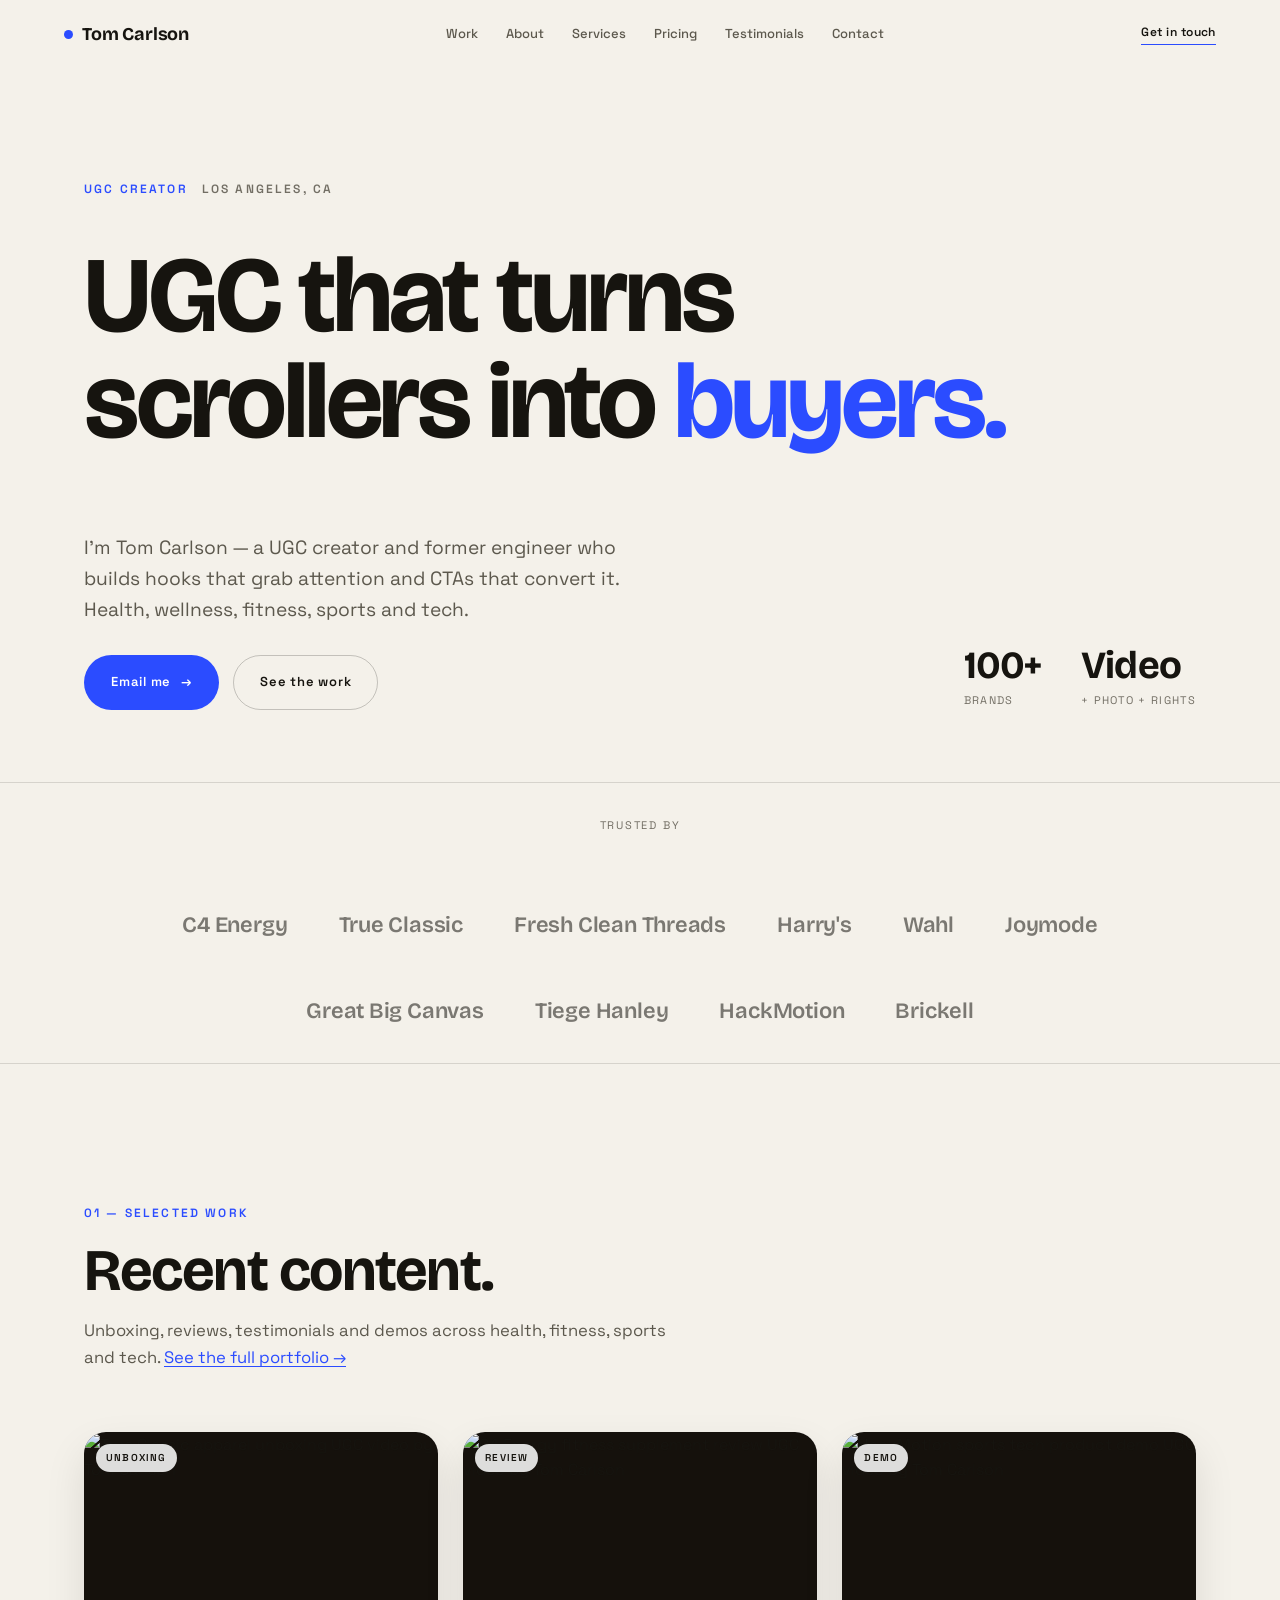
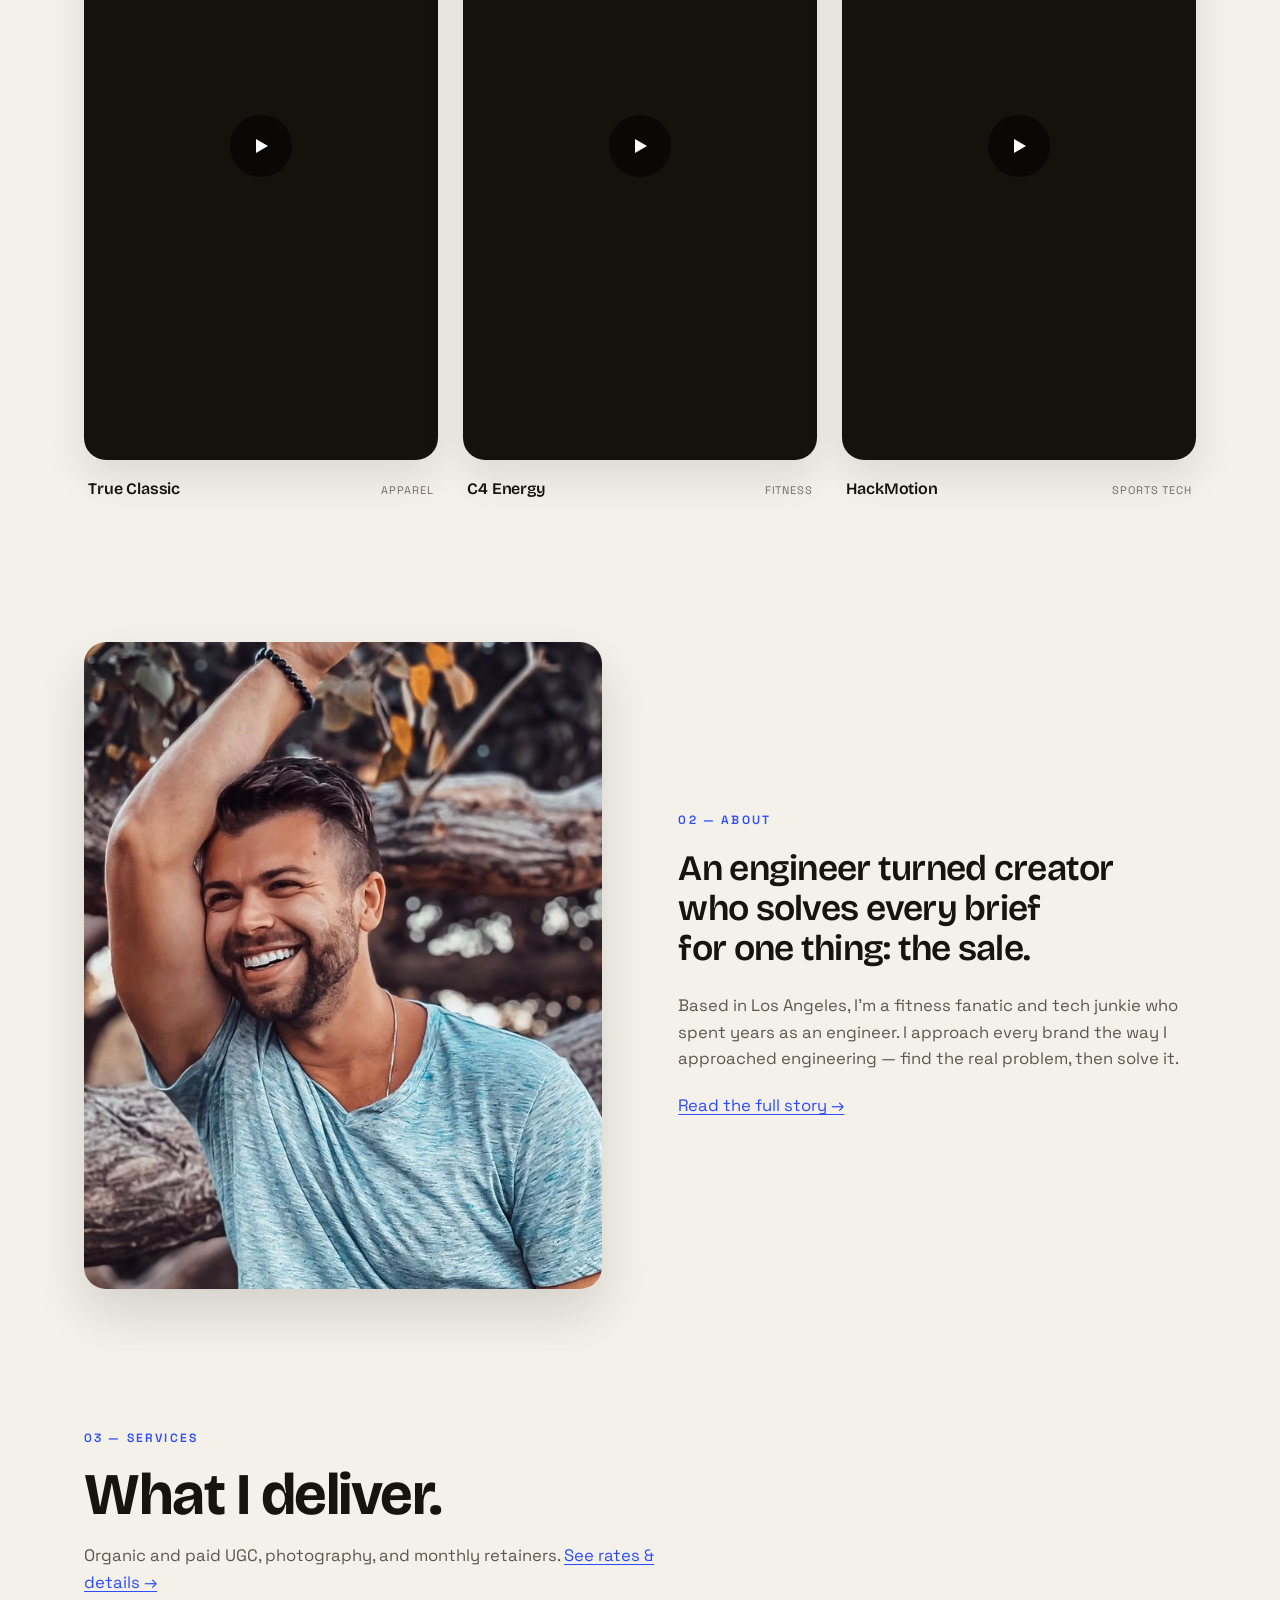
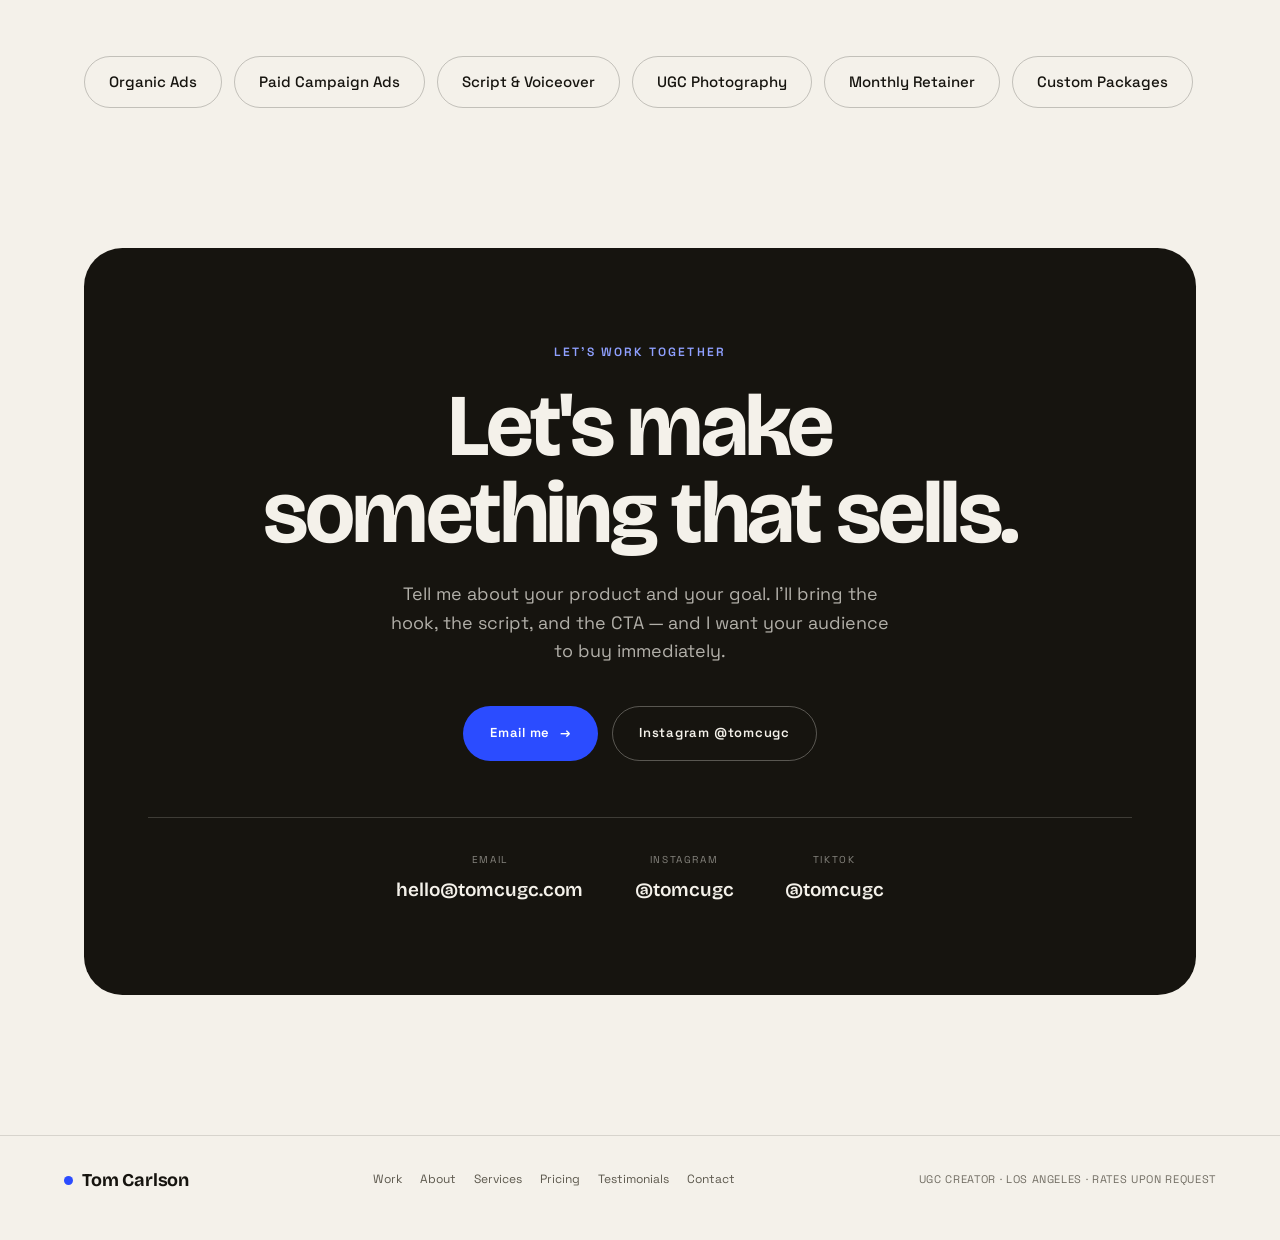
==== index.html @ 7ef2cb9f "Add dedicated pricing page with expanded FAQ New pricing.html explains what actually drives UGC cost" ====
<!DOCTYPE html>
<html lang="en">
<head>
<meta charset="UTF-8">
<meta name="viewport" content="width=device-width, initial-scale=1">
<title>Tom Carlson — UGC Creator for Health, Fitness &amp; Tech Brands</title>
<meta name="description" content="Tom Carlson is a Los Angeles UGC creator making scroll-stopping video and photo content for health, wellness, fitness, sports and tech brands — hooks that grab attention, CTAs that convert.">
<link rel="canonical" href="https://tomcugc.com/">
<meta name="robots" content="index, follow">

<meta property="og:type" content="website">
<meta property="og:site_name" content="Tom Carlson — UGC Creator">
<meta property="og:title" content="Tom Carlson — UGC Creator for Health, Fitness &amp; Tech Brands">
<meta property="og:description" content="UGC video and photo content that turns scrollers into buyers. 100+ brands served across health, wellness, fitness, sports and tech.">
<meta property="og:url" content="https://tomcugc.com/">
<meta property="og:image" content="https://tomcugc.com/assets/portrait.jpg">
<meta name="twitter:card" content="summary_large_image">
<meta name="twitter:title" content="Tom Carlson — UGC Creator">
<meta name="twitter:description" content="UGC video and photo content that turns scrollers into buyers.">
<meta name="twitter:image" content="https://tomcugc.com/assets/portrait.jpg">

<link rel="icon" href="favicon.svg" type="image/svg+xml">
<link rel="preconnect" href="https://fonts.googleapis.com">
<link rel="preconnect" href="https://fonts.gstatic.com" crossorigin>
<link rel="preload" as="style" href="https://fonts.googleapis.com/css2?family=Bricolage+Grotesque:opsz,wght@12..96,400;12..96,500;12..96,600;12..96,700;12..96,800&family=Space+Grotesk:wght@400;500;600;700&display=swap">
<link href="https://fonts.googleapis.com/css2?family=Bricolage+Grotesque:opsz,wght@12..96,400;12..96,500;12..96,600;12..96,700;12..96,800&family=Space+Grotesk:wght@400;500;600;700&display=swap" rel="stylesheet" media="print" onload="this.media='all'">
<noscript><link href="https://fonts.googleapis.com/css2?family=Bricolage+Grotesque:opsz,wght@12..96,400;12..96,500;12..96,600;12..96,700;12..96,800&family=Space+Grotesk:wght@400;500;600;700&display=swap" rel="stylesheet"></noscript>
<link rel="stylesheet" href="styles.css">

<script type="application/ld+json">
{
  "@context": "https://schema.org",
  "@type": "Person",
  "name": "Tom Carlson",
  "alternateName": "tomcugc",
  "url": "https://tomcugc.com/",
  "image": "https://tomcugc.com/assets/portrait.jpg",
  "jobTitle": "UGC Creator",
  "address": { "@type": "PostalAddress", "addressLocality": "Los Angeles", "addressRegion": "CA", "addressCountry": "US" },
  "email": "mailto:hello@tomcugc.com",
  "sameAs": [
    "https://instagram.com/tomcugc",
    "https://tiktok.com/@tomcugc"
  ],
  "knowsAbout": ["User-generated content", "UGC video ads", "Health and wellness marketing", "Fitness marketing", "Tech product marketing"]
}
</script>
<script type="application/ld+json">
{
  "@context": "https://schema.org",
  "@type": "ProfessionalService",
  "name": "Tom Carlson UGC",
  "url": "https://tomcugc.com/",
  "areaServed": "US",
  "founder": { "@type": "Person", "name": "Tom Carlson" },
  "description": "UGC video and photo content creation for health, wellness, fitness, sports and tech brands.",
  "sameAs": ["https://instagram.com/tomcugc", "https://tiktok.com/@tomcugc"]
}
</script>
</head>
<body>
<a href="#main" class="skip-link">Skip to content</a>

<nav class="nav" id="nav" aria-label="Primary">
  <a href="index.html" class="brand"><span class="dot"></span>Tom Carlson</a>
  <div class="nav-mid">
    <a href="work.html">Work</a>
    <a href="about.html">About</a>
    <a href="services.html">Services</a>
    <a href="pricing.html">Pricing</a>
    <a href="testimonials.html">Testimonials</a>
    <a href="contact.html">Contact</a>
  </div>
  <div class="nav-right">
    <a class="nav-cta" href="#" data-email="1" data-subject="UGC%20Project%20Inquiry">Get in touch</a>
    <button class="nav-toggle" id="navToggle" aria-label="Open menu" aria-expanded="false" aria-controls="mnav"><span></span></button>
  </div>
</nav>
<div class="mnav" id="mnav">
  <a href="work.html">Work</a>
  <a href="about.html">About</a>
  <a href="services.html">Services</a>
  <a href="pricing.html">Pricing</a>
  <a href="testimonials.html">Testimonials</a>
  <a href="contact.html">Contact</a>
</div>

<main id="main">
<header class="hero">
  <div class="wrap">
    <div class="hero-top">
      <span class="kicker">UGC Creator</span>
      <span class="kicker muted">Los Angeles, CA</span>
    </div>
    <h1 class="rise">UGC that turns scrollers into <span class="accent">buyers.</span></h1>
    <div class="hero-foot">
      <div>
        <p class="hero-sub">I'm Tom Carlson — a UGC creator and former engineer who builds hooks that grab attention and CTAs that convert it. Health, wellness, fitness, sports and tech.</p>
        <div class="hero-cta">
          <a class="btn btn-solid" href="#" data-email="1" data-subject="UGC%20Project%20Inquiry">Email me <span class="arr">→</span></a>
          <a class="btn btn-ghost" href="work.html">See the work</a>
        </div>
      </div>
      <div class="hero-meta">
        <div class="m"><div class="k">100+</div><div class="v">Brands</div></div>
        <div class="m"><div class="k">Video</div><div class="v">+ Photo + Rights</div></div>
      </div>
    </div>
  </div>
</header>

<section class="brands">
  <div class="wrap">
    <div class="brands-inner">
      <span class="lbl">Trusted by</span>
      <span class="b">C4 Energy</span><span class="b">True Classic</span><span class="b">Fresh Clean Threads</span><span class="b">Harry's</span><span class="b">Wahl</span><span class="b">Joymode</span><span class="b">Great Big Canvas</span><span class="b">Tiege Hanley</span><span class="b">HackMotion</span><span class="b">Brickell</span>
    </div>
  </div>
</section>

<section class="pad" id="work">
  <div class="wrap">
    <div class="sechead">
      <div class="idx">01 — Selected work</div>
      <h2>Recent content.</h2>
      <p class="body">Unboxing, reviews, testimonials and demos across health, fitness, sports and tech. <a href="work.html" class="accent">See the full portfolio →</a></p>
    </div>
    <div class="work-grid">
      <div class="reel"><div class="frame" data-yt="fwS62sqkDPY" data-title="True Classic unboxing UGC video"><span class="tagn">Unboxing</span><img class="reel-video" src="https://img.youtube.com/vi/fwS62sqkDPY/mqdefault.jpg" alt="True Classic apparel unboxing UGC video by Tom Carlson" loading="lazy" width="360" height="640"><button class="reel-play" aria-label="Play True Classic unboxing video"></button></div><div class="meta"><span class="b">True Classic</span><span class="t">Apparel</span></div></div>
      <div class="reel"><div class="frame" data-yt="AzY7zRnJDfw" data-title="C4 Energy review UGC video"><span class="tagn">Review</span><img class="reel-video" src="https://img.youtube.com/vi/AzY7zRnJDfw/mqdefault.jpg" alt="C4 Energy fitness supplement review UGC video by Tom Carlson" loading="lazy" width="360" height="640"><button class="reel-play" aria-label="Play C4 Energy review video"></button></div><div class="meta"><span class="b">C4 Energy</span><span class="t">Fitness</span></div></div>
      <div class="reel"><div class="frame" data-yt="8LYrafOOZX0" data-title="HackMotion demo UGC video"><span class="tagn">Demo</span><img class="reel-video" src="https://img.youtube.com/vi/8LYrafOOZX0/mqdefault.jpg" alt="HackMotion sports tech product demo UGC video by Tom Carlson" loading="lazy" width="360" height="640"><button class="reel-play" aria-label="Play HackMotion demo video"></button></div><div class="meta"><span class="b">HackMotion</span><span class="t">Sports tech</span></div></div>
    </div>
  </div>
</section>

<section class="pad pad-top-0" id="about-preview">
  <div class="wrap about">
    <div class="about-portrait"><img class="portrait-img" src="assets/portrait.jpg" alt="Tom Carlson, UGC creator based in Los Angeles" width="480" height="600" loading="lazy"></div>
    <div>
      <div class="idx" style="font-weight:600;font-size:12px;letter-spacing:.18em;text-transform:uppercase;color:var(--accent);margin-bottom:18px;">02 — About</div>
      <p class="lede">An engineer turned creator who solves every brief for one thing: the sale.</p>
      <div class="about-copy">
        <p class="body">Based in Los Angeles, I'm a fitness fanatic and tech junkie who spent years as an engineer. I approach every brand the way I approached engineering — find the real problem, then solve it.</p>
        <p class="body"><a href="about.html" class="accent">Read the full story →</a></p>
      </div>
    </div>
  </div>
</section>

<section class="pad pad-top-0" id="services-preview">
  <div class="wrap">
    <div class="sechead"><div class="idx">03 — Services</div><h2>What I deliver.</h2><p class="body">Organic and paid UGC, photography, and monthly retainers. <a href="services.html" class="accent">See rates &amp; details →</a></p></div>
    <div class="chips">
      <span class="chip">Organic Ads</span><span class="chip">Paid Campaign Ads</span><span class="chip">Script &amp; Voiceover</span><span class="chip">UGC Photography</span><span class="chip">Monthly Retainer</span><span class="chip">Custom Packages</span>
    </div>
  </div>
</section>

<section class="pad pad-top-0" id="contact">
  <div class="wrap">
    <div class="contact-card">
      <span class="kicker">Let's work together</span>
      <h2>Let's make<br>something that sells.</h2>
      <p class="sub">Tell me about your product and your goal. I'll bring the hook, the script, and the CTA — and I want your audience to buy immediately.</p>
      <div class="cta">
        <a class="btn btn-solid" href="#" data-email="1" data-subject="UGC%20Project%20Inquiry">Email me <span class="arr">→</span></a>
        <a class="btn btn-ghost" href="https://instagram.com/tomcugc" target="_blank" rel="noopener">Instagram @tomcugc</a>
      </div>
      <div class="contact-links">
        <a href="#" data-email="1" data-email-text="1"><span class="k">Email</span><span class="v">hello@tomcugc.com</span></a>
        <a href="https://instagram.com/tomcugc" target="_blank" rel="noopener"><span class="k">Instagram</span><span class="v">@tomcugc</span></a>
        <a href="https://tiktok.com/@tomcugc" target="_blank" rel="noopener"><span class="k">TikTok</span><span class="v">@tomcugc</span></a>
      </div>
    </div>
  </div>
</section>
</main>

<footer>
  <span class="brand"><span class="dot"></span>Tom Carlson</span>
  <nav class="fnav" aria-label="Footer">
    <a href="work.html">Work</a><a href="about.html">About</a><a href="services.html">Services</a><a href="pricing.html">Pricing</a><a href="testimonials.html">Testimonials</a><a href="contact.html">Contact</a>
  </nav>
  <span class="c">UGC Creator · Los Angeles · Rates upon request</span>
</footer>

<script src="script.js"></script>
</body>
</html>
---- styles.css ----
/* ===== Design tokens ===== */
:root{
  --paper:#f4f1ea;
  --card:#ffffff;
  --ink:#16140f;
  --ink-2:#5c584d;
  --ink-3:#726e64;        /* darkened from #928d80 to meet WCAG AA contrast */
  --line:rgba(22,20,15,.13);
  --line-2:rgba(22,20,15,.22);
  --accent:#2b4cff;
  --accent-2:#1c39e0;
  --accent-soft:rgba(43,76,255,.08);
  --display:"Bricolage Grotesque", system-ui, sans-serif;
  --sans:"Space Grotesk", system-ui, sans-serif;
  --container:1240px;
  --gut:clamp(20px,5vw,76px);
  --ease:cubic-bezier(.16,1,.3,1);
  --r:22px;
}
*,*::before,*::after{box-sizing:border-box;}
html{-webkit-text-size-adjust:100%;}
body{margin:0;background:var(--paper);color:var(--ink);font-family:var(--sans);line-height:1.6;
     -webkit-font-smoothing:antialiased;overflow-x:hidden;}
::selection{background:var(--accent);color:#fff;}
a{color:inherit;text-decoration:none;}
img{max-width:100%;display:block;}
.wrap{width:100%;max-width:var(--container);margin-inline:auto;padding-inline:var(--gut);}
.skip-link{position:absolute;left:-9999px;top:0;background:var(--ink);color:var(--paper);padding:12px 18px;border-radius:0 0 10px 0;z-index:100;}
.skip-link:focus{left:0;}

.kicker{font-family:var(--sans);font-weight:600;font-size:12px;letter-spacing:.18em;text-transform:uppercase;
        color:var(--accent);margin:0;display:inline-flex;align-items:center;gap:10px;}
.kicker.muted{color:var(--ink-3);}
.body{font-size:clamp(16px,1.3vw,19px);color:var(--ink-2);margin:0;text-wrap:pretty;}
.accent{color:var(--accent);}
a.accent{text-decoration:underline;text-underline-offset:3px;}

/* nav */
.nav{position:fixed;inset:0 0 auto 0;z-index:40;display:flex;align-items:center;justify-content:space-between;
     padding:18px var(--gut);transition:background .4s var(--ease),border-color .4s var(--ease),box-shadow .4s var(--ease);
     border-bottom:1px solid transparent;}
.nav.scrolled{background:rgba(244,241,234,.86);backdrop-filter:blur(12px);-webkit-backdrop-filter:blur(12px);border-color:var(--line);}
.brand{font-family:var(--display);font-weight:700;font-size:18px;letter-spacing:-.01em;display:flex;align-items:center;gap:9px;white-space:nowrap;}
.brand .dot{width:9px;height:9px;border-radius:50%;background:var(--accent);flex:none;}
.nav-mid{display:none;gap:28px;}
.nav-mid a{font-size:13px;font-weight:500;color:var(--ink-2);transition:color .3s;padding:6px 0;}
.nav-mid a:hover,.nav-mid a[aria-current="page"]{color:var(--ink);}
.nav-mid a[aria-current="page"]{border-bottom:1.5px solid var(--accent);}
@media(min-width:920px){.nav-mid{display:flex;}}
.nav-right{display:flex;align-items:center;gap:16px;}
.nav-cta{font-weight:600;font-size:12px;letter-spacing:.04em;color:var(--ink);border-bottom:1.5px solid var(--accent);padding-bottom:2px;white-space:nowrap;}
@media(max-width:600px){.nav-cta{display:none;}}
.nav-toggle{display:inline-flex;align-items:center;justify-content:center;width:38px;height:38px;border-radius:999px;
            border:1.5px solid var(--line-2);background:transparent;cursor:pointer;}
@media(min-width:920px){.nav-toggle{display:none;}}
.nav-toggle span{display:block;width:16px;height:1.5px;background:var(--ink);position:relative;}
.nav-toggle span::before,.nav-toggle span::after{content:"";position:absolute;left:0;width:16px;height:1.5px;background:var(--ink);transition:transform .25s var(--ease);}
.nav-toggle span::before{top:-5px;}
.nav-toggle span::after{top:5px;}
.mnav{position:fixed;inset:0;z-index:39;background:var(--paper);display:none;flex-direction:column;
      padding:100px var(--gut) 40px;gap:6px;}
.mnav.open{display:flex;}
.mnav a{font-family:var(--display);font-weight:600;font-size:28px;padding:14px 0;border-bottom:1px solid var(--line);}
@media(min-width:920px){.mnav{display:none !important;}}

/* hero */
.hero{padding-top:clamp(132px,20vh,210px);padding-bottom:clamp(48px,8vh,96px);}
.hero-top{display:flex;align-items:center;gap:14px;margin-bottom:clamp(26px,4vw,44px);flex-wrap:wrap;}
.hero h1{font-family:var(--display);font-weight:700;font-size:clamp(40px,8.4vw,110px);line-height:.98;
         letter-spacing:-.03em;margin:0;max-width:17ch;text-wrap:balance;}
.hero-foot{display:grid;grid-template-columns:1.3fr 1fr;gap:var(--gut);align-items:end;margin-top:clamp(34px,5vw,60px);}
@media(max-width:820px){.hero-foot{grid-template-columns:1fr;gap:34px;}}
.hero-sub{max-width:48ch;font-size:clamp(16px,1.5vw,20px);color:var(--ink-2);}
.hero-cta{display:flex;gap:14px;flex-wrap:wrap;margin-top:30px;}
.hero-meta{display:flex;gap:clamp(20px,3vw,44px);justify-content:flex-end;flex-wrap:wrap;}
@media(max-width:820px){.hero-meta{justify-content:flex-start;}}
.hero-meta .m .k{font-family:var(--display);font-weight:700;font-size:clamp(28px,3vw,40px);line-height:1;letter-spacing:-.02em;}
.hero-meta .m .v{font-size:11px;letter-spacing:.12em;text-transform:uppercase;color:var(--ink-3);margin-top:8px;}

/* page header (non-home pages) */
.pagehead{padding-top:clamp(120px,16vh,168px);padding-bottom:clamp(30px,5vw,56px);}
.pagehead .idx{margin-bottom:16px;}
.pagehead h1{font-family:var(--display);font-weight:700;font-size:clamp(36px,6vw,70px);line-height:1.02;letter-spacing:-.03em;margin:0;max-width:18ch;text-wrap:balance;}
.pagehead p{margin-top:20px;max-width:56ch;}
.crumbs{font-size:12px;color:var(--ink-3);margin-bottom:14px;}
.crumbs a{color:var(--ink-3);}
.crumbs a:hover{color:var(--accent);}

.btn{display:inline-flex;align-items:center;gap:10px;font-family:var(--sans);font-weight:600;font-size:13px;
     letter-spacing:.06em;padding:16px 26px;border-radius:999px;border:1.5px solid transparent;cursor:pointer;
     transition:background .3s var(--ease),color .3s var(--ease),border-color .3s var(--ease),transform .3s var(--ease);}
.btn .arr{transition:transform .3s var(--ease);}
.btn:hover .arr{transform:translateX(5px);}
.btn-solid{background:var(--accent);color:#fff;}
.btn-solid:hover{background:var(--accent-2);transform:translateY(-2px);}
.btn-ghost{border-color:var(--line-2);color:var(--ink);}
.btn-ghost:hover{border-color:var(--ink);}

/* brands row */
.brands{border-block:1px solid var(--line);padding-block:34px;}
.brands-inner{display:flex;align-items:center;gap:clamp(20px,4vw,56px);flex-wrap:wrap;justify-content:center;}
.brands .b{font-family:var(--display);font-weight:600;font-size:clamp(16px,1.8vw,22px);color:var(--ink);opacity:.55;
           transition:opacity .3s,color .3s;letter-spacing:-.01em;}
.brands .b:hover{opacity:1;color:var(--accent);}
.brands .lbl{font-size:11px;letter-spacing:.16em;text-transform:uppercase;color:var(--ink-3);width:100%;text-align:center;margin-bottom:22px;}

section{position:relative;}
.pad{padding-block:clamp(64px,11vw,140px);}
.pad-top-0{padding-top:0;}
.sechead{margin-bottom:clamp(36px,5vw,60px);max-width:60ch;}
.sechead .idx{font-weight:600;font-size:12px;letter-spacing:.18em;text-transform:uppercase;color:var(--accent);margin-bottom:18px;}
.sechead h2{font-family:var(--display);font-weight:700;font-size:clamp(32px,4.6vw,62px);line-height:1.0;letter-spacing:-.025em;margin:0;text-wrap:balance;}
.sechead p{margin:18px 0 0;}

/* work grid */
.work-grid{display:grid;grid-template-columns:repeat(3,1fr);gap:clamp(16px,2vw,28px);}
@media(max-width:880px){.work-grid{grid-template-columns:repeat(2,1fr);}}
@media(max-width:520px){.work-grid{grid-template-columns:1fr 1fr;gap:14px;}}
.reel{display:flex;flex-direction:column;gap:16px;}
.reel .frame{position:relative;aspect-ratio:9/16;border-radius:var(--r);overflow:hidden;background:var(--card);
             box-shadow:0 18px 40px rgba(22,20,15,.10);transition:transform .45s var(--ease),box-shadow .45s var(--ease);cursor:pointer;}
.reel:hover .frame{transform:translateY(-8px);box-shadow:0 30px 60px rgba(22,20,15,.16);}
.reel .tagn{position:absolute;top:12px;left:12px;z-index:3;font-weight:600;font-size:10px;letter-spacing:.12em;text-transform:uppercase;
            color:var(--ink);background:rgba(255,255,255,.86);backdrop-filter:blur(6px);padding:6px 10px;border-radius:999px;pointer-events:none;}
.reel .meta{display:flex;align-items:baseline;justify-content:space-between;gap:10px;padding-inline:4px;}
.reel .meta .b{font-family:var(--display);font-weight:600;font-size:16px;letter-spacing:-.01em;}
.reel .meta .t{font-size:11px;letter-spacing:.08em;text-transform:uppercase;color:var(--ink-3);white-space:nowrap;}
.reel-video{position:absolute;inset:0;width:100%;height:100%;object-fit:cover;background:#15110c;}
.reel-play{position:absolute;top:50%;left:50%;transform:translate(-50%,-50%);z-index:4;width:62px;height:62px;border:0;border-radius:999px;cursor:pointer;
  background:rgba(0,0,0,.5);backdrop-filter:blur(6px);color:#fff;display:flex;align-items:center;justify-content:center;transition:opacity .25s var(--ease),transform .25s var(--ease);}
.reel-play:hover{transform:translate(-50%,-50%) scale(1.07);background:rgba(0,0,0,.65);}
.frame.playing .reel-play{opacity:0;pointer-events:none;}
.reel-caption{font-size:14px;color:var(--ink-2);margin:0;}

/* about */
.about{display:grid;grid-template-columns:1fr 1fr;gap:clamp(40px,6vw,90px);align-items:center;}
@media(max-width:820px){.about{grid-template-columns:1fr;gap:40px;}}
.about-portrait{aspect-ratio:4/5;border-radius:var(--r);overflow:hidden;box-shadow:0 24px 50px rgba(22,20,15,.14);}
.portrait-img{width:100%;height:100%;object-fit:cover;display:block;}
.about .lede{font-family:var(--display);font-weight:600;font-size:clamp(24px,2.8vw,38px);line-height:1.12;letter-spacing:-.02em;margin:0 0 24px;text-wrap:balance;}
.about-copy{display:flex;flex-direction:column;gap:20px;max-width:52ch;}

/* approach cards */
.ap-grid{display:grid;grid-template-columns:repeat(3,1fr);gap:clamp(16px,2vw,24px);}
@media(max-width:820px){.ap-grid{grid-template-columns:1fr;}}
.ap{background:var(--card);border-radius:var(--r);padding:clamp(26px,3vw,38px);display:flex;flex-direction:column;gap:14px;
    box-shadow:0 14px 34px rgba(22,20,15,.07);transition:transform .4s var(--ease);}
.ap:hover{transform:translateY(-5px);}
.ap .n{font-family:var(--display);font-weight:700;font-size:30px;color:var(--accent);line-height:1;letter-spacing:-.02em;}
.ap h3{font-family:var(--display);font-weight:600;font-size:21px;letter-spacing:-.01em;margin:6px 0 0;}
.ap p{margin:0;font-size:15px;color:var(--ink-2);}

/* verticals */
.chips{display:flex;flex-wrap:wrap;gap:12px;}
.chip{border:1.5px solid var(--line-2);border-radius:999px;padding:13px 24px;font-weight:500;font-size:15px;background:transparent;
      transition:border-color .3s,color .3s,background .3s;}
.chip:hover{border-color:var(--accent);color:var(--accent);background:var(--accent-soft);}

/* services */
.svc{border-top:1px solid var(--line-2);}
.svc .row{display:grid;grid-template-columns:54px 1fr auto;align-items:start;gap:20px;padding:26px 4px;
          border-bottom:1px solid var(--line);transition:padding-left .35s var(--ease),background .35s var(--ease);}
.svc .row:hover{padding-left:16px;background:var(--accent-soft);}
.svc .row .num{font-family:var(--display);font-weight:700;font-size:18px;color:var(--ink-3);}
.svc .row:hover .num{color:var(--accent);}
.svc .row .nm{font-family:var(--display);font-weight:600;font-size:clamp(20px,2.4vw,30px);letter-spacing:-.02em;}
.svc .row .tg{font-size:11px;letter-spacing:.12em;text-transform:uppercase;color:var(--ink-3);}
.svc .row .desc{grid-column:2/3;margin:8px 0 0;font-size:15px;color:var(--ink-2);max-width:56ch;}
@media(max-width:600px){.svc .row{grid-template-columns:34px 1fr;}.svc .row .tg{display:none;}}

/* faq */
.faq{border-top:1px solid var(--line-2);}
.faq details{border-bottom:1px solid var(--line);padding:22px 2px;}
.faq summary{font-family:var(--display);font-weight:600;font-size:clamp(17px,2vw,21px);cursor:pointer;list-style:none;
             display:flex;justify-content:space-between;align-items:center;gap:16px;}
.faq summary::-webkit-details-marker{display:none;}
.faq summary::after{content:"+";font-size:22px;color:var(--accent);flex:none;transition:transform .3s var(--ease);}
.faq details[open] summary::after{transform:rotate(45deg);}
.faq .a{margin:14px 0 0;color:var(--ink-2);max-width:64ch;}

/* testimonials */
.testi-grid{display:grid;grid-template-columns:repeat(2,1fr);gap:clamp(16px,2vw,24px);}
@media(max-width:780px){.testi-grid{grid-template-columns:1fr;}}
.testi{background:var(--card);border-radius:var(--r);padding:clamp(26px,3vw,36px);box-shadow:0 14px 34px rgba(22,20,15,.07);
       display:flex;flex-direction:column;gap:16px;}
.testi .q{font-family:var(--display);font-weight:500;font-size:19px;line-height:1.4;letter-spacing:-.01em;margin:0;}
.testi .who{font-size:13px;color:var(--ink-3);}
.testi-placeholder{border:1.5px dashed var(--line-2);border-radius:var(--r);padding:clamp(30px,4vw,48px);text-align:center;
                    color:var(--ink-3);background:transparent;}
.testi-placeholder p{margin:0 0 6px;}
.testi-placeholder .lbl{font-family:var(--display);font-weight:600;font-size:16px;color:var(--ink-2);}

/* contact */
.contact-card{background:var(--ink);color:var(--paper);border-radius:clamp(24px,3vw,40px);padding:clamp(44px,7vw,96px) var(--gut);text-align:center;}
.contact-card .kicker{color:#8fa0ff;justify-content:center;}
.contact-card h2,.contact-card h1{font-family:var(--display);font-weight:700;font-size:clamp(36px,7vw,88px);line-height:.98;letter-spacing:-.03em;margin:20px 0 0;text-wrap:balance;}
.contact-card .sub{max-width:46ch;margin:24px auto 0;color:rgba(244,241,234,.7);font-size:clamp(16px,1.4vw,19px);}
.contact-card .cta{margin-top:40px;display:flex;gap:14px;justify-content:center;flex-wrap:wrap;}
.contact-card .btn-ghost{border-color:rgba(244,241,234,.3);color:var(--paper);}
.contact-card .btn-ghost:hover{border-color:var(--paper);}
.contact-links{display:flex;gap:clamp(22px,4vw,56px);justify-content:center;flex-wrap:wrap;margin-top:56px;padding-top:34px;border-top:1px solid rgba(244,241,234,.18);}
.contact-links a{display:flex;flex-direction:column;gap:7px;align-items:center;}
.contact-links .k{font-size:10px;letter-spacing:.16em;text-transform:uppercase;color:rgba(244,241,234,.5);}
.contact-links .v{font-family:var(--display);font-weight:600;font-size:19px;transition:color .3s;}
.contact-links a:hover .v{color:#8fa0ff;}

footer{padding:30px var(--gut) 46px;display:flex;justify-content:space-between;align-items:center;gap:16px;flex-wrap:wrap;border-top:1px solid var(--line);}
footer .c{font-size:11px;letter-spacing:.06em;text-transform:uppercase;color:var(--ink-3);}
footer .fnav{display:flex;gap:18px;flex-wrap:wrap;font-size:12px;color:var(--ink-2);}
footer .fnav a:hover{color:var(--accent);}

.rise{animation:riseIn .7s var(--ease) both;}
@keyframes riseIn{from{transform:translateY(16px);}to{transform:translateY(0);}}
@media(prefers-reduced-motion:reduce){.rise{animation:none;}}
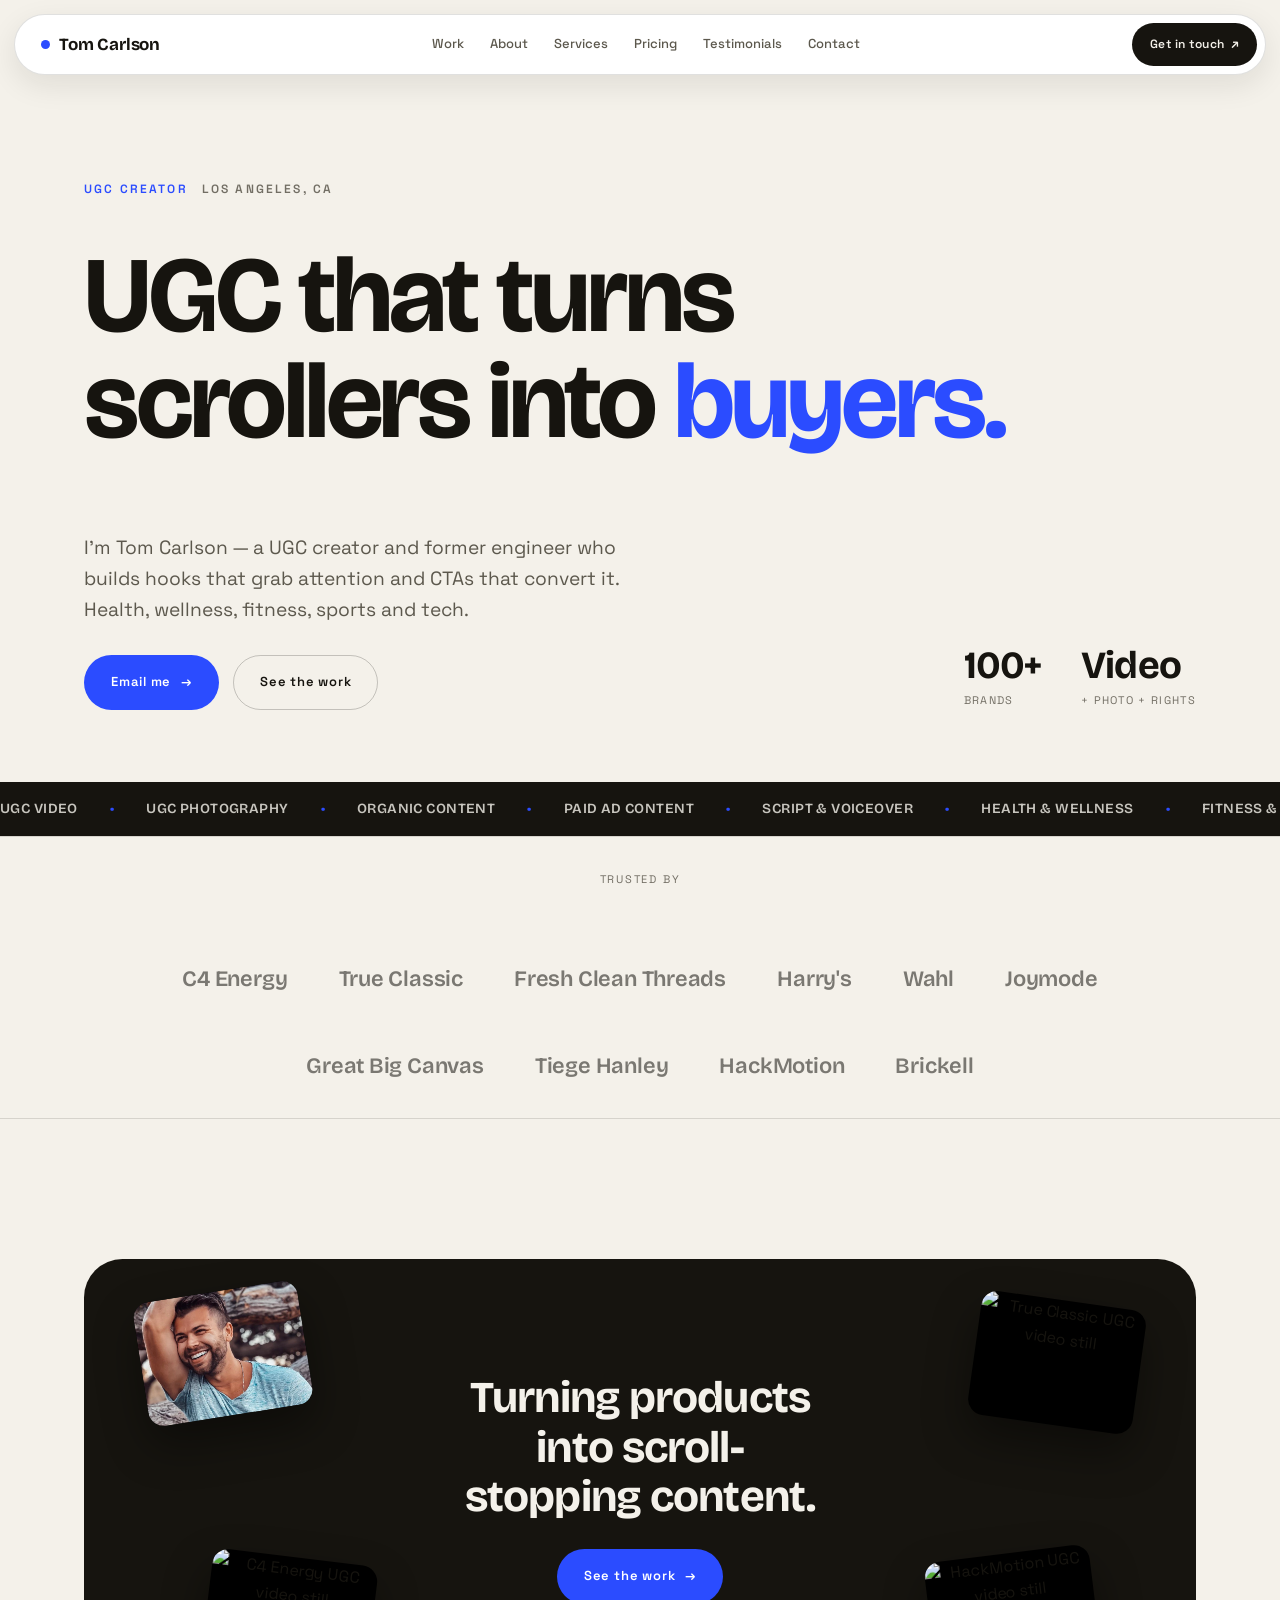
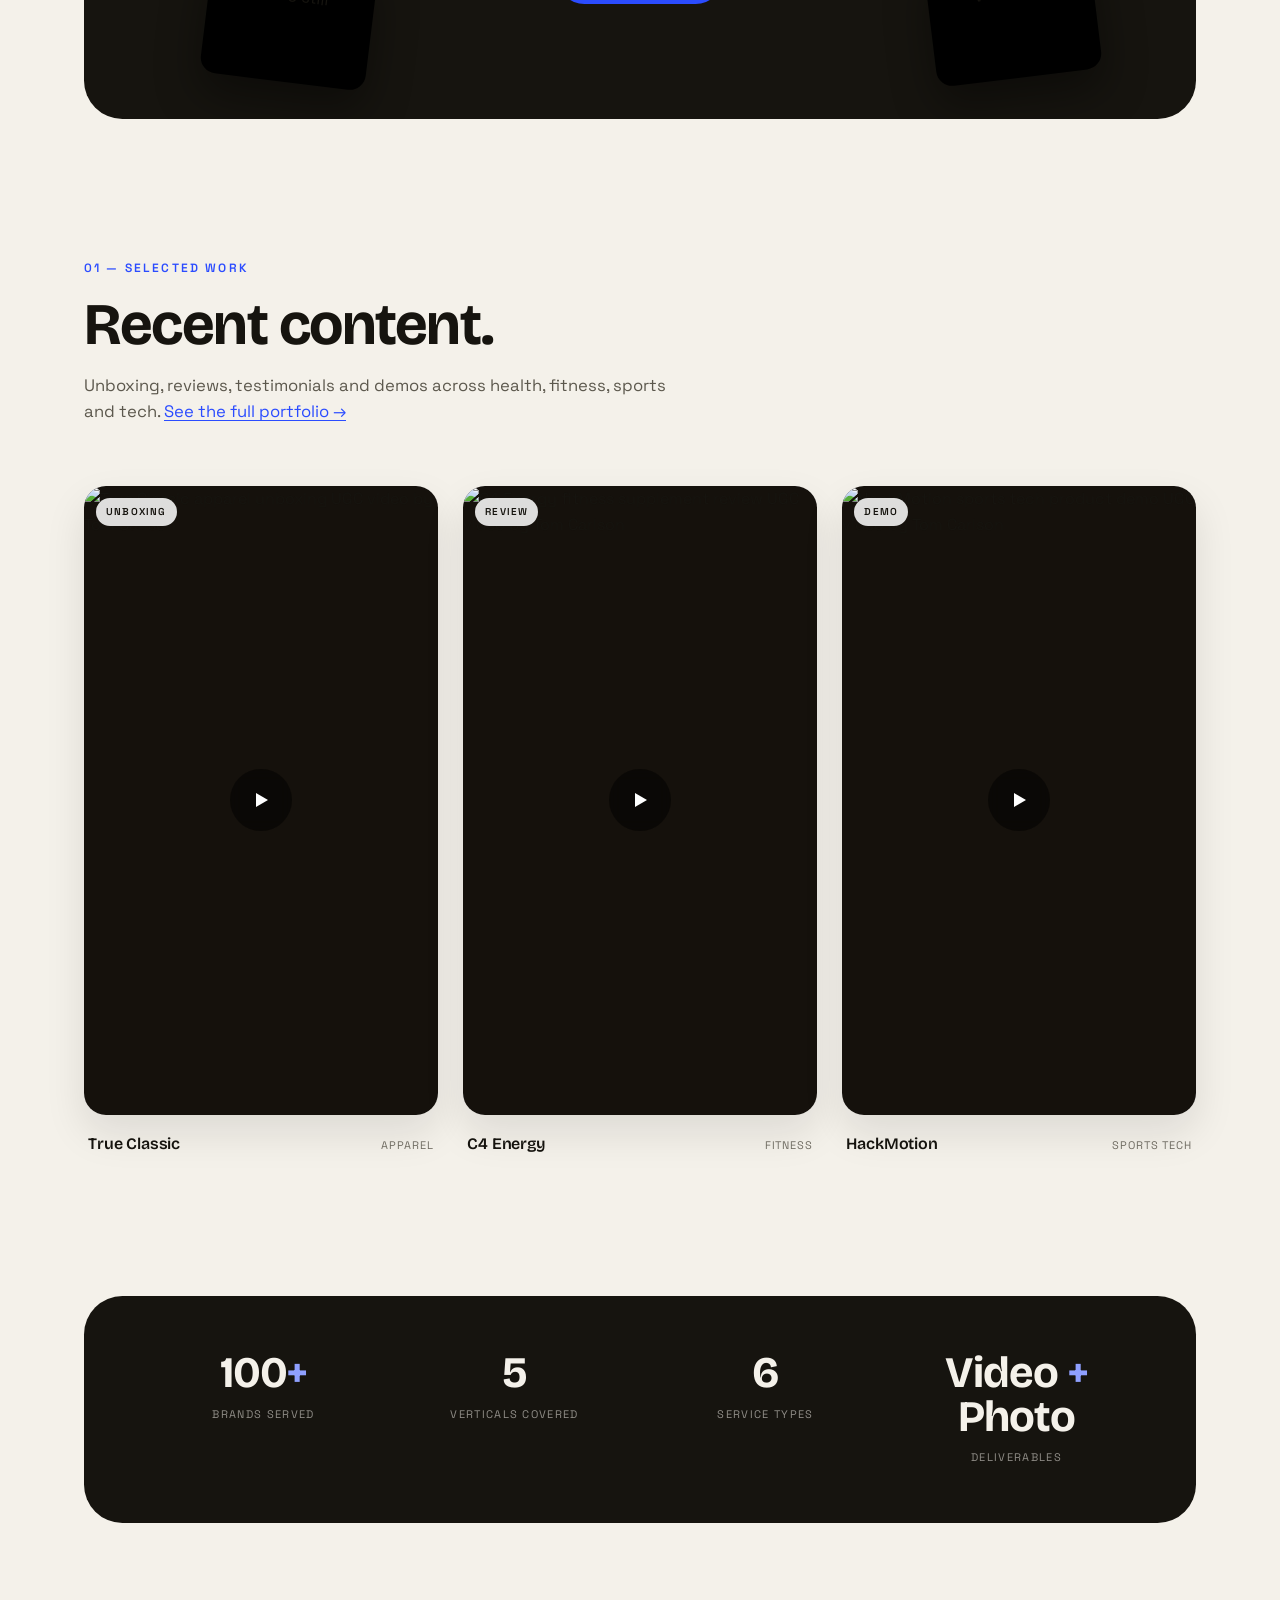
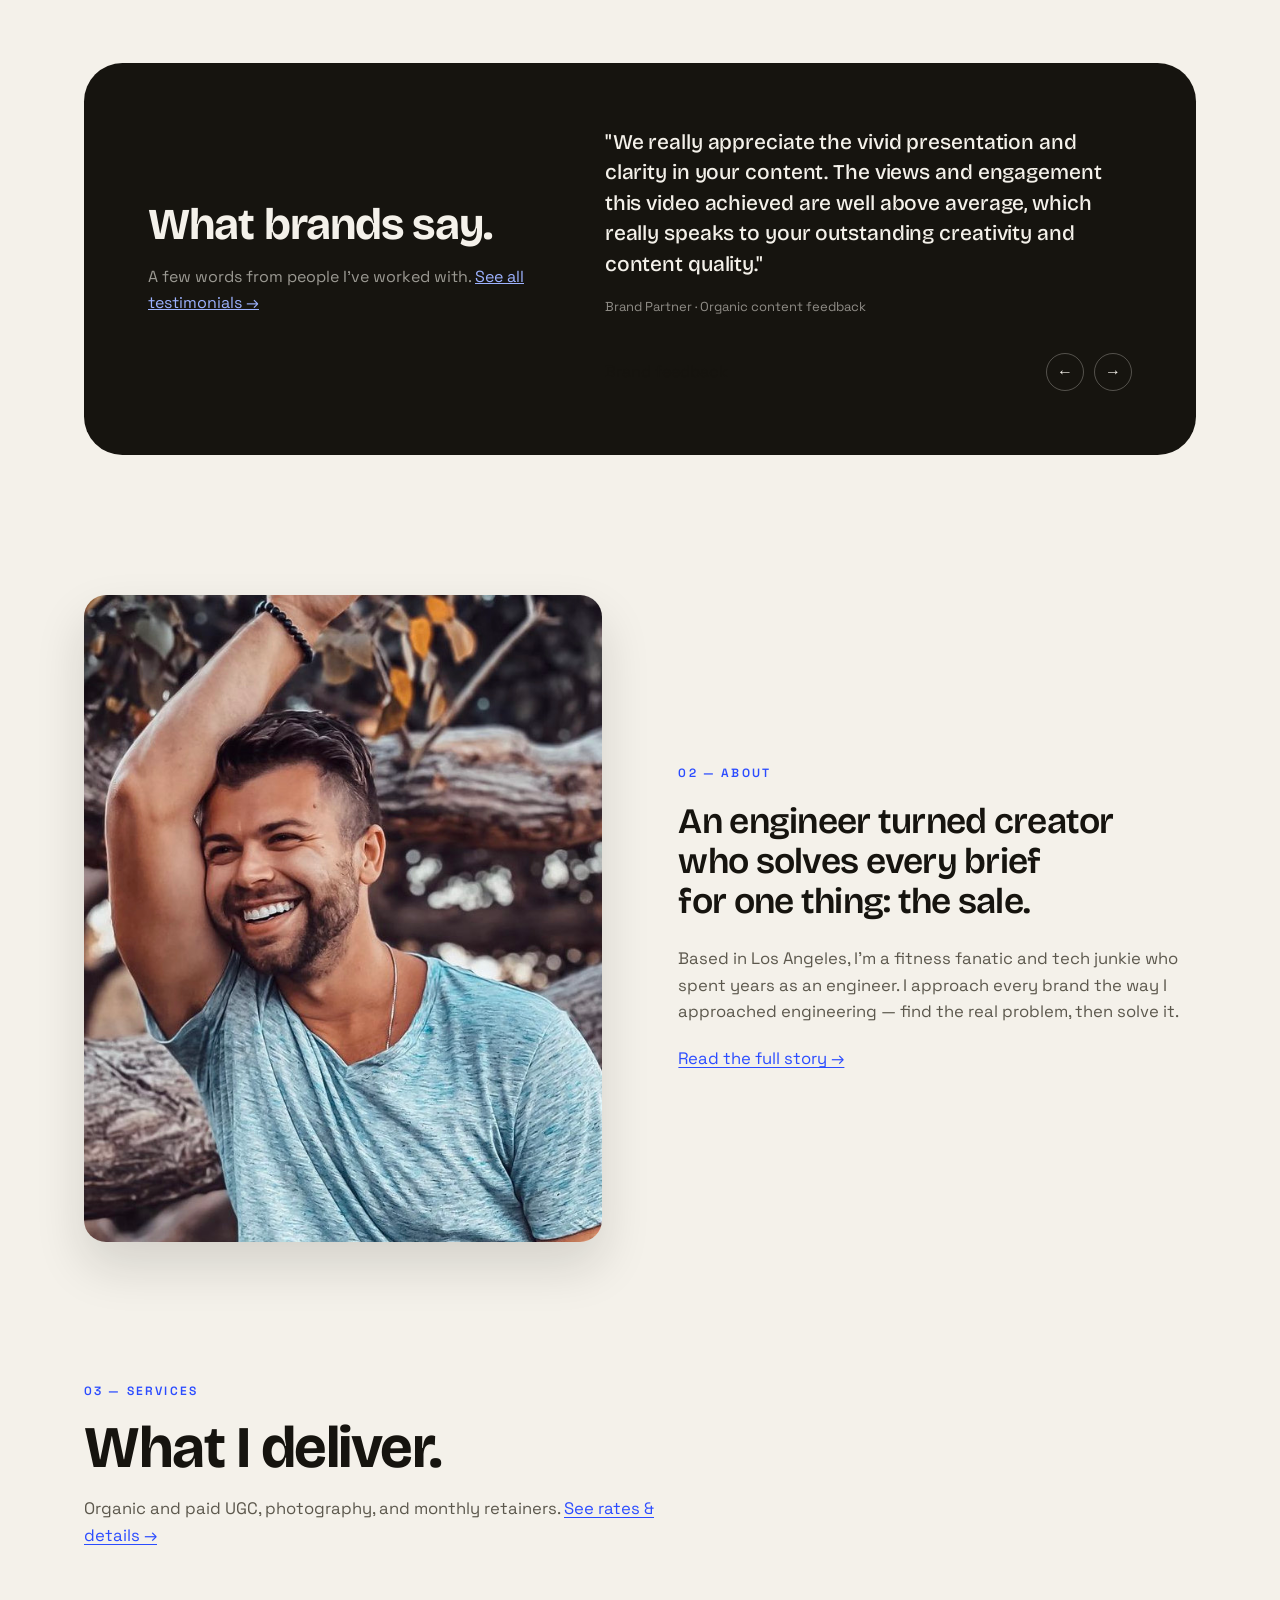
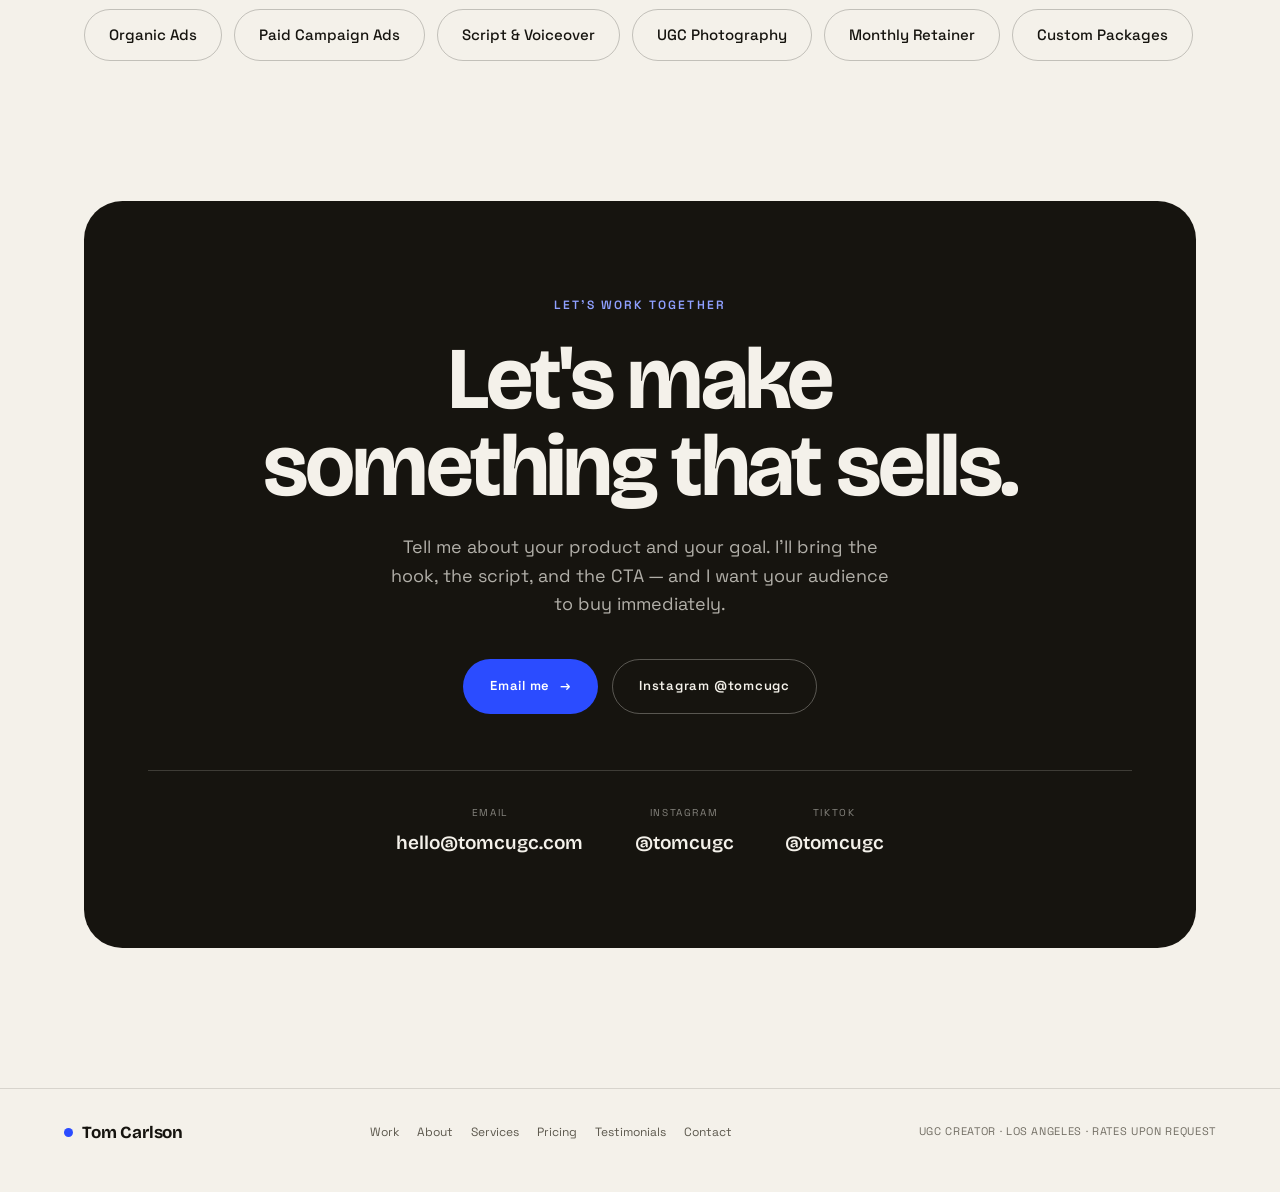
==== commit 3a934441: "Redesign with pill nav, marquee, tilted collage, stats bar and testimonial carousel Borrowed specifi" ====
--- a/index.html
+++ b/index.html
@@ -72,7 +72,7 @@
     <a href="contact.html">Contact</a>
   </div>
   <div class="nav-right">
-    <a class="nav-cta" href="#" data-email="1" data-subject="UGC%20Project%20Inquiry">Get in touch</a>
+    <a class="nav-cta" href="#" data-email="1" data-subject="UGC%20Project%20Inquiry">Get in touch <span class="arr">↗</span></a>
     <button class="nav-toggle" id="navToggle" aria-label="Open menu" aria-expanded="false" aria-controls="mnav"><span></span></button>
   </div>
 </nav>
@@ -109,6 +109,13 @@
   </div>
 </header>
 
+<div class="marquee" aria-hidden="true">
+  <div class="marquee-track">
+    <span>UGC Video <span class="sep">•</span> UGC Photography <span class="sep">•</span> Organic Content <span class="sep">•</span> Paid Ad Content <span class="sep">•</span> Script &amp; Voiceover <span class="sep">•</span> Health &amp; Wellness <span class="sep">•</span> Fitness &amp; Sports <span class="sep">•</span> Tech</span>
+    <span>UGC Video <span class="sep">•</span> UGC Photography <span class="sep">•</span> Organic Content <span class="sep">•</span> Paid Ad Content <span class="sep">•</span> Script &amp; Voiceover <span class="sep">•</span> Health &amp; Wellness <span class="sep">•</span> Fitness &amp; Sports <span class="sep">•</span> Tech</span>
+  </div>
+</div>
+
 <section class="brands">
   <div class="wrap">
     <div class="brands-inner">
@@ -118,7 +125,22 @@
   </div>
 </section>
 
-<section class="pad" id="work">
+<section class="pad" id="collage">
+  <div class="wrap">
+    <div class="collage-card">
+      <div class="collage-img collage-c1"><img src="assets/portrait.jpg" alt="Tom Carlson, UGC creator" loading="lazy" width="190" height="143"></div>
+      <div class="collage-img collage-c2"><img src="https://img.youtube.com/vi/fwS62sqkDPY/maxresdefault.jpg" alt="True Classic UGC video still" loading="lazy" width="190" height="143"></div>
+      <div class="collage-img collage-c3"><img src="https://img.youtube.com/vi/AzY7zRnJDfw/maxresdefault.jpg" alt="C4 Energy UGC video still" loading="lazy" width="190" height="143"></div>
+      <div class="collage-img collage-c4"><img src="https://img.youtube.com/vi/8LYrafOOZX0/maxresdefault.jpg" alt="HackMotion UGC video still" loading="lazy" width="190" height="143"></div>
+      <div class="collage-center">
+        <h2>Turning products into scroll-stopping content.</h2>
+        <a class="btn btn-solid" href="work.html">See the work <span class="arr">→</span></a>
+      </div>
+    </div>
+  </div>
+</section>
+
+<section class="pad pad-top-0" id="work">
   <div class="wrap">
     <div class="sechead">
       <div class="idx">01 — Selected work</div>
@@ -126,9 +148,55 @@
       <p class="body">Unboxing, reviews, testimonials and demos across health, fitness, sports and tech. <a href="work.html" class="accent">See the full portfolio →</a></p>
     </div>
     <div class="work-grid">
-      <div class="reel"><div class="frame" data-yt="fwS62sqkDPY" data-title="True Classic unboxing UGC video"><span class="tagn">Unboxing</span><img class="reel-video" src="https://img.youtube.com/vi/fwS62sqkDPY/mqdefault.jpg" alt="True Classic apparel unboxing UGC video by Tom Carlson" loading="lazy" width="360" height="640"><button class="reel-play" aria-label="Play True Classic unboxing video"></button></div><div class="meta"><span class="b">True Classic</span><span class="t">Apparel</span></div></div>
-      <div class="reel"><div class="frame" data-yt="AzY7zRnJDfw" data-title="C4 Energy review UGC video"><span class="tagn">Review</span><img class="reel-video" src="https://img.youtube.com/vi/AzY7zRnJDfw/mqdefault.jpg" alt="C4 Energy fitness supplement review UGC video by Tom Carlson" loading="lazy" width="360" height="640"><button class="reel-play" aria-label="Play C4 Energy review video"></button></div><div class="meta"><span class="b">C4 Energy</span><span class="t">Fitness</span></div></div>
-      <div class="reel"><div class="frame" data-yt="8LYrafOOZX0" data-title="HackMotion demo UGC video"><span class="tagn">Demo</span><img class="reel-video" src="https://img.youtube.com/vi/8LYrafOOZX0/mqdefault.jpg" alt="HackMotion sports tech product demo UGC video by Tom Carlson" loading="lazy" width="360" height="640"><button class="reel-play" aria-label="Play HackMotion demo video"></button></div><div class="meta"><span class="b">HackMotion</span><span class="t">Sports tech</span></div></div>
+      <div class="reel"><div class="frame" data-yt="fwS62sqkDPY" data-title="True Classic unboxing UGC video"><span class="tagn">Unboxing</span><img class="reel-video" src="https://img.youtube.com/vi/fwS62sqkDPY/maxresdefault.jpg" alt="True Classic apparel unboxing UGC video by Tom Carlson" loading="lazy" width="360" height="640"><button class="reel-play" aria-label="Play True Classic unboxing video"></button></div><div class="meta"><span class="b">True Classic</span><span class="t">Apparel</span></div></div>
+      <div class="reel"><div class="frame" data-yt="AzY7zRnJDfw" data-title="C4 Energy review UGC video"><span class="tagn">Review</span><img class="reel-video" src="https://img.youtube.com/vi/AzY7zRnJDfw/maxresdefault.jpg" alt="C4 Energy fitness supplement review UGC video by Tom Carlson" loading="lazy" width="360" height="640"><button class="reel-play" aria-label="Play C4 Energy review video"></button></div><div class="meta"><span class="b">C4 Energy</span><span class="t">Fitness</span></div></div>
+      <div class="reel"><div class="frame" data-yt="8LYrafOOZX0" data-title="HackMotion demo UGC video"><span class="tagn">Demo</span><img class="reel-video" src="https://img.youtube.com/vi/8LYrafOOZX0/maxresdefault.jpg" alt="HackMotion sports tech product demo UGC video by Tom Carlson" loading="lazy" width="360" height="640"><button class="reel-play" aria-label="Play HackMotion demo video"></button></div><div class="meta"><span class="b">HackMotion</span><span class="t">Sports tech</span></div></div>
+    </div>
+  </div>
+</section>
+
+<section class="pad pad-top-0" id="stats">
+  <div class="wrap">
+    <div class="stats-bar">
+      <div class="stat"><div class="num">100<span class="accent">+</span></div><div class="lbl">Brands served</div></div>
+      <div class="stat"><div class="num">5</div><div class="lbl">Verticals covered</div></div>
+      <div class="stat"><div class="num">6</div><div class="lbl">Service types</div></div>
+      <div class="stat"><div class="num">Video <span class="accent">+</span> Photo</div><div class="lbl">Deliverables</div></div>
+    </div>
+  </div>
+</section>
+
+<section class="pad pad-top-0" id="testimonials-preview">
+  <div class="wrap">
+    <div class="testi-carousel">
+      <div>
+        <h2 class="lede">What brands say.</h2>
+        <p class="lede-sub">A few words from people I've worked with. <a href="testimonials.html" style="color:#9db2ff;text-decoration:underline;">See all testimonials →</a></p>
+      </div>
+      <div>
+        <div class="testi-track">
+          <div class="testi-slide active">
+            <p class="q">"We really appreciate the vivid presentation and clarity in your content. The views and engagement this video achieved are well above average, which really speaks to your outstanding creativity and content quality."</p>
+            <span class="who">Brand Partner · Organic content feedback</span>
+          </div>
+          <div class="testi-slide">
+            <p class="q">"Your first video is landing on our socials on Sunday. We didn't have to edit your videos, just added a little music to it. They were perfect as is!"</p>
+            <span class="who">Brand Partner</span>
+          </div>
+          <div class="testi-slide">
+            <div class="stars">★★★★★</div>
+            <p class="q">"Loved working with Tom! Thank you!!!"</p>
+            <span class="who">Brand Partner review</span>
+          </div>
+        </div>
+        <div class="testi-nav-row">
+          <span class="who">Brand feedback</span>
+          <div class="testi-nav">
+            <button class="prev" aria-label="Previous testimonial">←</button>
+            <button class="next" aria-label="Next testimonial">→</button>
+          </div>
+        </div>
+      </div>
     </div>
   </div>
 </section>
--- a/styles.css
+++ b/styles.css
@@ -35,24 +35,32 @@
 .accent{color:var(--accent);}
 a.accent{text-decoration:underline;text-underline-offset:3px;}
 
-/* nav */
-.nav{position:fixed;inset:0 0 auto 0;z-index:40;display:flex;align-items:center;justify-content:space-between;
-     padding:18px var(--gut);transition:background .4s var(--ease),border-color .4s var(--ease),box-shadow .4s var(--ease);
-     border-bottom:1px solid transparent;}
-.nav.scrolled{background:rgba(244,241,234,.86);backdrop-filter:blur(12px);-webkit-backdrop-filter:blur(12px);border-color:var(--line);}
-.brand{font-family:var(--display);font-weight:700;font-size:18px;letter-spacing:-.01em;display:flex;align-items:center;gap:9px;white-space:nowrap;}
+/* nav — floating pill */
+.nav{position:fixed;top:14px;left:50%;transform:translateX(-50%);z-index:40;
+     width:calc(100% - 28px);max-width:calc(var(--container) + 40px);
+     display:flex;align-items:center;justify-content:space-between;
+     padding:8px 8px 8px clamp(16px,2.4vw,26px);gap:16px;
+     background:var(--card);border-radius:999px;border:1px solid var(--line);
+     box-shadow:0 10px 30px rgba(22,20,15,.09);
+     transition:box-shadow .3s var(--ease),transform .3s var(--ease);}
+.nav.scrolled{box-shadow:0 14px 38px rgba(22,20,15,.16);}
+.brand{font-family:var(--display);font-weight:700;font-size:17px;letter-spacing:-.01em;display:flex;align-items:center;gap:9px;white-space:nowrap;flex:none;}
 .brand .dot{width:9px;height:9px;border-radius:50%;background:var(--accent);flex:none;}
-.nav-mid{display:none;gap:28px;}
-.nav-mid a{font-size:13px;font-weight:500;color:var(--ink-2);transition:color .3s;padding:6px 0;}
+.nav-mid{display:none;gap:26px;}
+.nav-mid a{font-size:13px;font-weight:500;color:var(--ink-2);transition:color .3s;padding:6px 0;white-space:nowrap;}
 .nav-mid a:hover,.nav-mid a[aria-current="page"]{color:var(--ink);}
 .nav-mid a[aria-current="page"]{border-bottom:1.5px solid var(--accent);}
-@media(min-width:920px){.nav-mid{display:flex;}}
-.nav-right{display:flex;align-items:center;gap:16px;}
-.nav-cta{font-weight:600;font-size:12px;letter-spacing:.04em;color:var(--ink);border-bottom:1.5px solid var(--accent);padding-bottom:2px;white-space:nowrap;}
+@media(min-width:960px){.nav-mid{display:flex;}}
+.nav-right{display:flex;align-items:center;gap:10px;flex:none;}
+.nav-cta{display:inline-flex;align-items:center;gap:6px;font-weight:600;font-size:12px;letter-spacing:.04em;
+         color:var(--paper);background:var(--ink);border-radius:999px;padding:11px 18px;white-space:nowrap;
+         transition:background .3s var(--ease);}
+.nav-cta:hover{background:var(--accent);}
+.nav-cta .arr{font-size:13px;}
 @media(max-width:600px){.nav-cta{display:none;}}
 .nav-toggle{display:inline-flex;align-items:center;justify-content:center;width:38px;height:38px;border-radius:999px;
-            border:1.5px solid var(--line-2);background:transparent;cursor:pointer;}
-@media(min-width:920px){.nav-toggle{display:none;}}
+            border:1.5px solid var(--line-2);background:transparent;cursor:pointer;flex:none;}
+@media(min-width:960px){.nav-toggle{display:none;}}
 .nav-toggle span{display:block;width:16px;height:1.5px;background:var(--ink);position:relative;}
 .nav-toggle span::before,.nav-toggle span::after{content:"";position:absolute;left:0;width:16px;height:1.5px;background:var(--ink);transition:transform .25s var(--ease);}
 .nav-toggle span::before{top:-5px;}
@@ -169,26 +177,82 @@
 @media(max-width:600px){.svc .row{grid-template-columns:34px 1fr;}.svc .row .tg{display:none;}}
 
 /* faq */
-.faq{border-top:1px solid var(--line-2);}
-.faq details{border-bottom:1px solid var(--line);padding:22px 2px;}
-.faq summary{font-family:var(--display);font-weight:600;font-size:clamp(17px,2vw,21px);cursor:pointer;list-style:none;
+.faq{display:flex;flex-direction:column;gap:14px;}
+.faq details{background:var(--card);border-radius:22px;padding:22px clamp(20px,3vw,28px);
+             box-shadow:0 8px 22px rgba(22,20,15,.06);transition:background .3s var(--ease),color .3s var(--ease);}
+.faq details[open]{background:var(--ink);color:var(--paper);}
+.faq summary{font-family:var(--display);font-weight:600;font-size:clamp(16px,1.9vw,19px);cursor:pointer;list-style:none;
              display:flex;justify-content:space-between;align-items:center;gap:16px;}
 .faq summary::-webkit-details-marker{display:none;}
-.faq summary::after{content:"+";font-size:22px;color:var(--accent);flex:none;transition:transform .3s var(--ease);}
-.faq details[open] summary::after{transform:rotate(45deg);}
+.faq summary::after{content:"⌄";flex:none;width:34px;height:34px;border-radius:999px;display:flex;align-items:center;justify-content:center;
+                    font-size:16px;line-height:1;background:var(--ink);color:var(--paper);
+                    transition:transform .3s var(--ease),background .3s var(--ease),color .3s var(--ease);}
+.faq details[open] summary::after{transform:rotate(180deg);background:var(--accent);color:#fff;}
 .faq .a{margin:14px 0 0;color:var(--ink-2);max-width:64ch;}
+.faq details[open] .a{color:rgba(244,241,234,.75);}
+.faq details[open] a.accent{color:#9db2ff;}
 
 /* testimonials */
-.testi-grid{display:grid;grid-template-columns:repeat(2,1fr);gap:clamp(16px,2vw,24px);}
-@media(max-width:780px){.testi-grid{grid-template-columns:1fr;}}
 .testi{background:var(--card);border-radius:var(--r);padding:clamp(26px,3vw,36px);box-shadow:0 14px 34px rgba(22,20,15,.07);
        display:flex;flex-direction:column;gap:16px;}
 .testi .q{font-family:var(--display);font-weight:500;font-size:19px;line-height:1.4;letter-spacing:-.01em;margin:0;}
 .testi .who{font-size:13px;color:var(--ink-3);}
-.testi-placeholder{border:1.5px dashed var(--line-2);border-radius:var(--r);padding:clamp(30px,4vw,48px);text-align:center;
-                    color:var(--ink-3);background:transparent;}
-.testi-placeholder p{margin:0 0 6px;}
-.testi-placeholder .lbl{font-family:var(--display);font-weight:600;font-size:16px;color:var(--ink-2);}
+
+/* marquee ticker */
+.marquee{overflow:hidden;background:var(--ink);padding-block:16px;}
+.marquee-track{display:flex;gap:32px;width:max-content;animation:marquee 30s linear infinite;}
+.marquee-track span{font-family:var(--display);font-weight:600;font-size:14px;letter-spacing:.03em;text-transform:uppercase;
+                     color:rgba(244,241,234,.8);white-space:nowrap;display:flex;align-items:center;gap:32px;}
+.marquee-track .sep{color:var(--accent);}
+@keyframes marquee{from{transform:translateX(0);}to{transform:translateX(-50%);}}
+@media(prefers-reduced-motion:reduce){.marquee-track{animation:none;}}
+
+/* tilted image collage */
+.collage-card{position:relative;background:var(--ink);border-radius:clamp(24px,3vw,40px);overflow:hidden;
+              min-height:clamp(360px,42vw,460px);display:flex;align-items:center;justify-content:center;text-align:center;
+              padding:clamp(32px,5vw,60px);}
+.collage-img{position:absolute;border-radius:16px;overflow:hidden;box-shadow:0 20px 44px rgba(0,0,0,.4);
+             width:clamp(96px,13vw,190px);aspect-ratio:4/3;background:#000;}
+.collage-img img{width:100%;height:100%;object-fit:cover;display:block;}
+.collage-c1{top:7%;left:5%;transform:rotate(-9deg);}
+.collage-c2{top:9%;right:5%;transform:rotate(8deg);}
+.collage-c3{bottom:8%;left:11%;transform:rotate(7deg);}
+.collage-c4{bottom:9%;right:9%;transform:rotate(-7deg);}
+@media(max-width:760px){.collage-img{display:none;}}
+.collage-center{position:relative;z-index:2;max-width:42ch;}
+.collage-center h2{font-family:var(--display);color:var(--paper);font-weight:700;font-size:clamp(26px,4vw,44px);
+                    line-height:1.12;letter-spacing:-.02em;margin:0 0 28px;text-wrap:balance;}
+
+/* stats bar */
+.stats-bar{background:var(--ink);border-radius:clamp(24px,3vw,40px);padding:clamp(36px,5vw,56px) var(--gut);
+           display:grid;grid-template-columns:repeat(4,minmax(0,1fr));gap:20px;}
+@media(max-width:820px){.stats-bar{grid-template-columns:repeat(2,minmax(0,1fr));}}
+.stat{text-align:center;min-width:0;}
+.stat .num{overflow-wrap:break-word;}
+.stat .num{font-family:var(--display);font-weight:700;color:var(--paper);font-size:clamp(28px,3.4vw,44px);line-height:1;letter-spacing:-.02em;}
+.stat .num .accent{color:#8fa0ff;}
+.stat .lbl{margin-top:10px;font-size:11px;letter-spacing:.12em;text-transform:uppercase;color:rgba(244,241,234,.55);}
+
+/* testimonial carousel */
+.testi-carousel{background:var(--ink);border-radius:clamp(24px,3vw,40px);padding:clamp(36px,5vw,64px);
+                display:grid;grid-template-columns:minmax(0,1fr) minmax(0,1.3fr);gap:clamp(30px,4vw,60px);align-items:center;}
+@media(max-width:820px){.testi-carousel{grid-template-columns:minmax(0,1fr);}}
+.testi-carousel .lede{font-family:var(--display);font-weight:700;color:var(--paper);font-size:clamp(28px,3.6vw,44px);
+                       line-height:1.05;letter-spacing:-.02em;margin:0 0 16px;text-wrap:balance;}
+.testi-carousel .lede-sub{color:rgba(244,241,234,.6);max-width:38ch;margin:0;}
+.testi-track{position:relative;min-height:200px;}
+.testi-slide{display:none;flex-direction:column;gap:18px;}
+.testi-slide.active{display:flex;}
+.testi-slide .q{font-family:var(--display);font-weight:500;color:var(--paper);font-size:clamp(17px,1.8vw,21px);
+                line-height:1.45;letter-spacing:-.005em;margin:0;}
+.testi-slide .stars{color:#ffcf4d;letter-spacing:2px;font-size:14px;}
+.testi-nav-row{display:flex;align-items:center;justify-content:space-between;margin-top:26px;}
+.testi-slide .who{font-size:13px;color:rgba(244,241,234,.55);}
+.testi-nav{display:flex;gap:10px;}
+.testi-nav button{width:38px;height:38px;border-radius:999px;border:1.5px solid rgba(244,241,234,.28);background:transparent;
+                   color:var(--paper);cursor:pointer;display:flex;align-items:center;justify-content:center;font-size:16px;
+                   transition:background .3s var(--ease),border-color .3s var(--ease);}
+.testi-nav button:hover{background:var(--accent);border-color:var(--accent);}
 
 /* contact */
 .contact-card{background:var(--ink);color:var(--paper);border-radius:clamp(24px,3vw,40px);padding:clamp(44px,7vw,96px) var(--gut);text-align:center;}
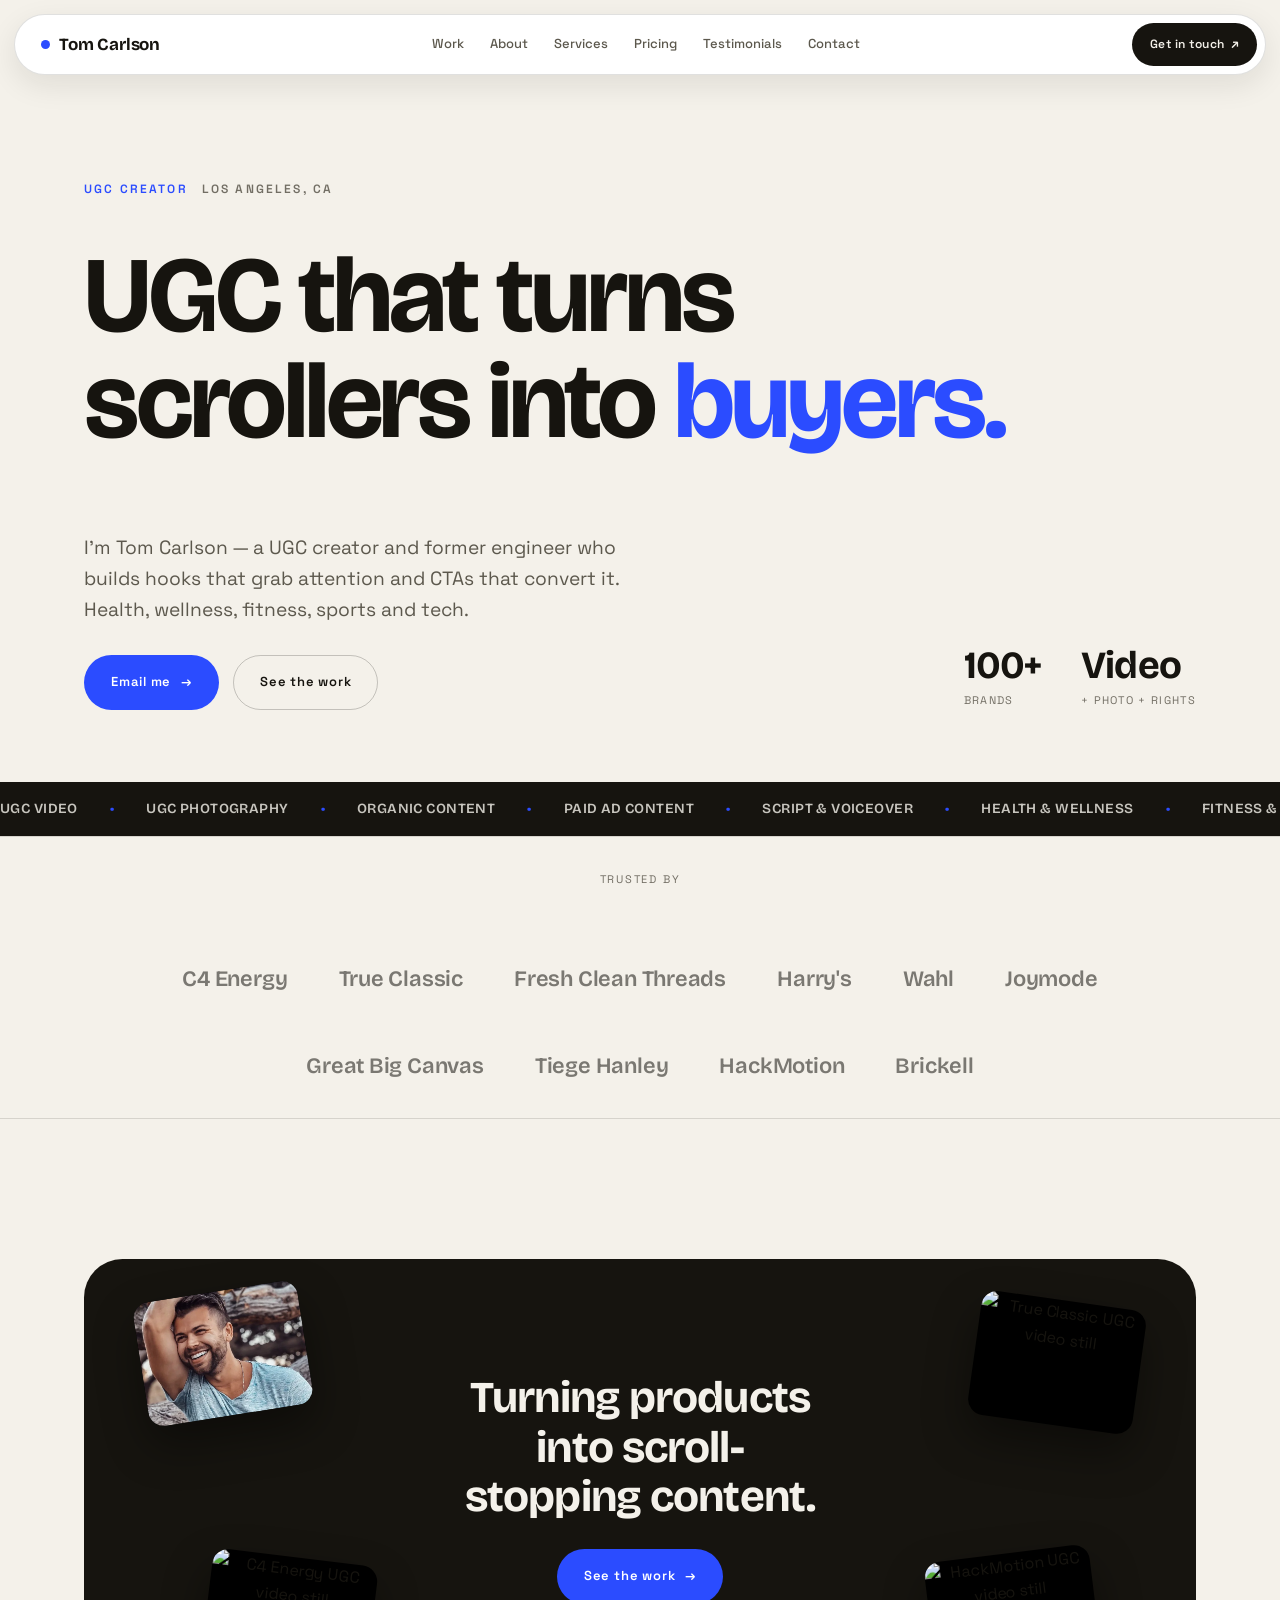
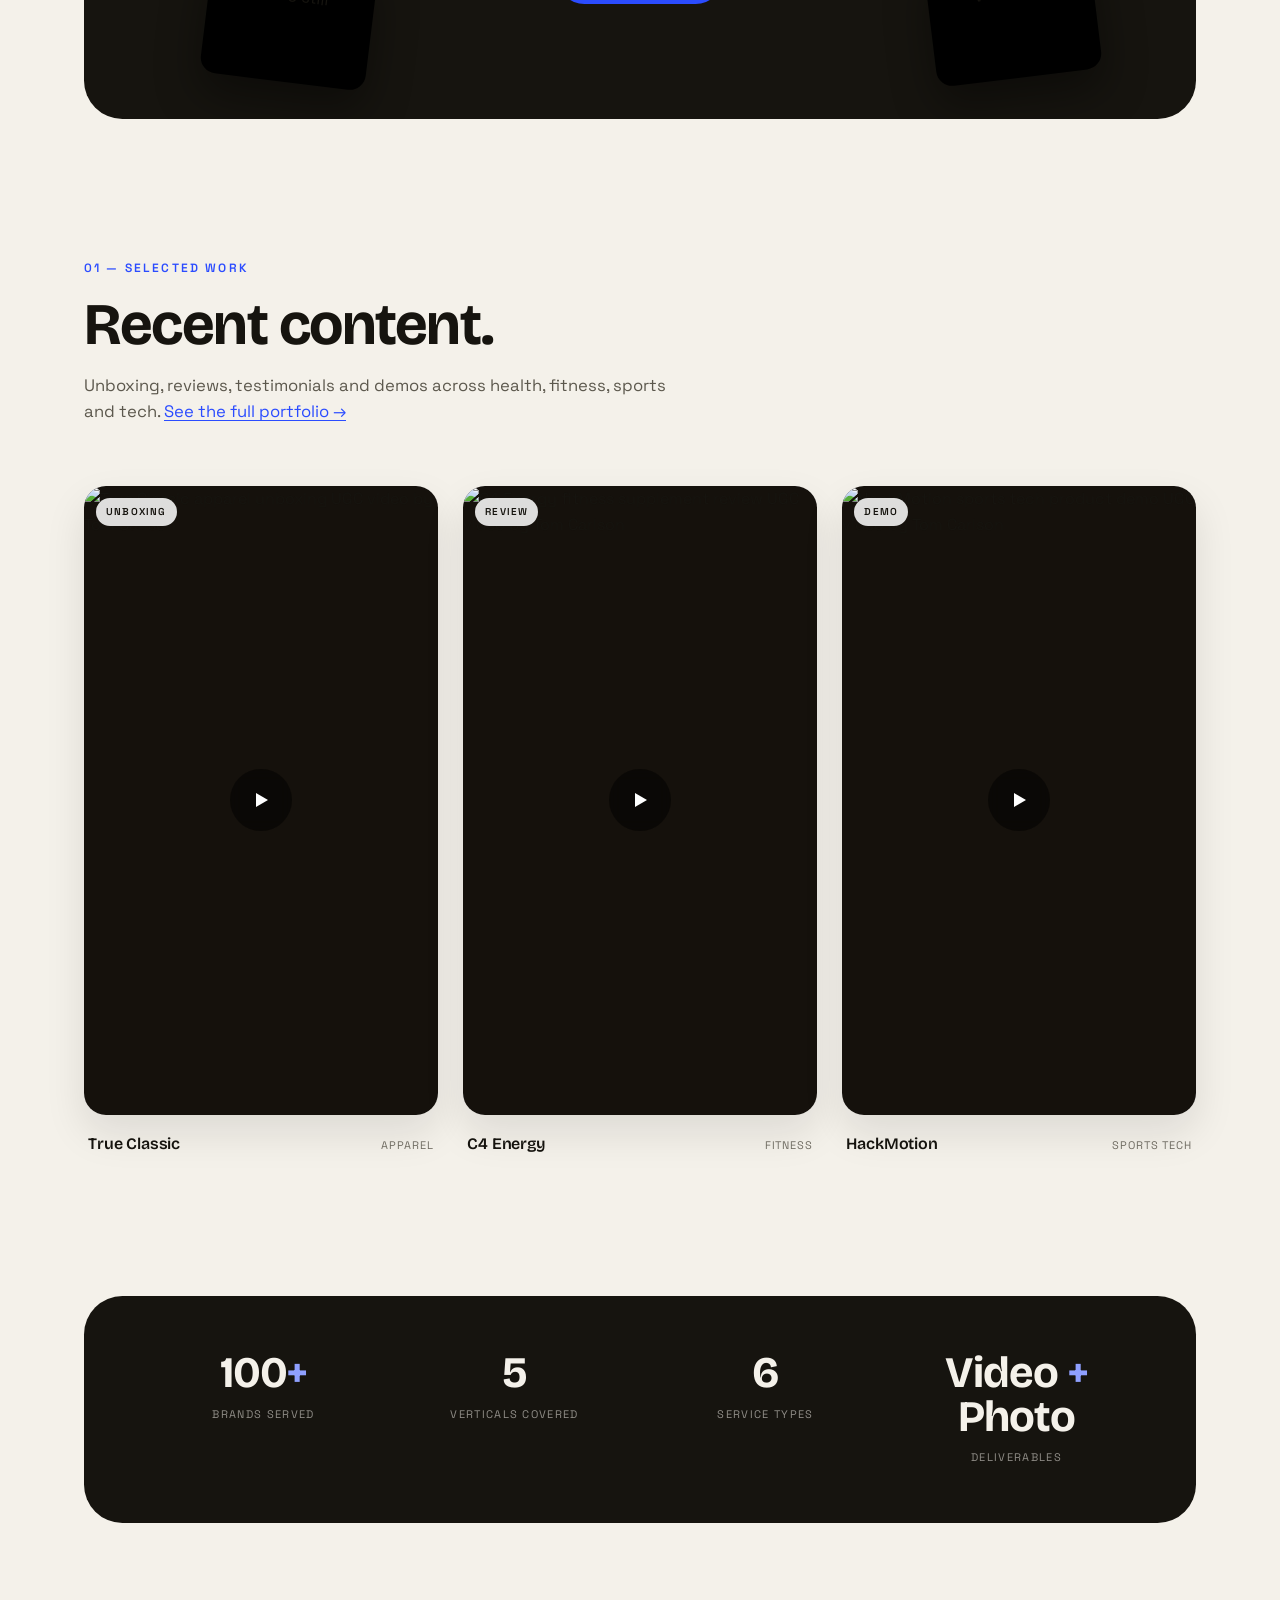
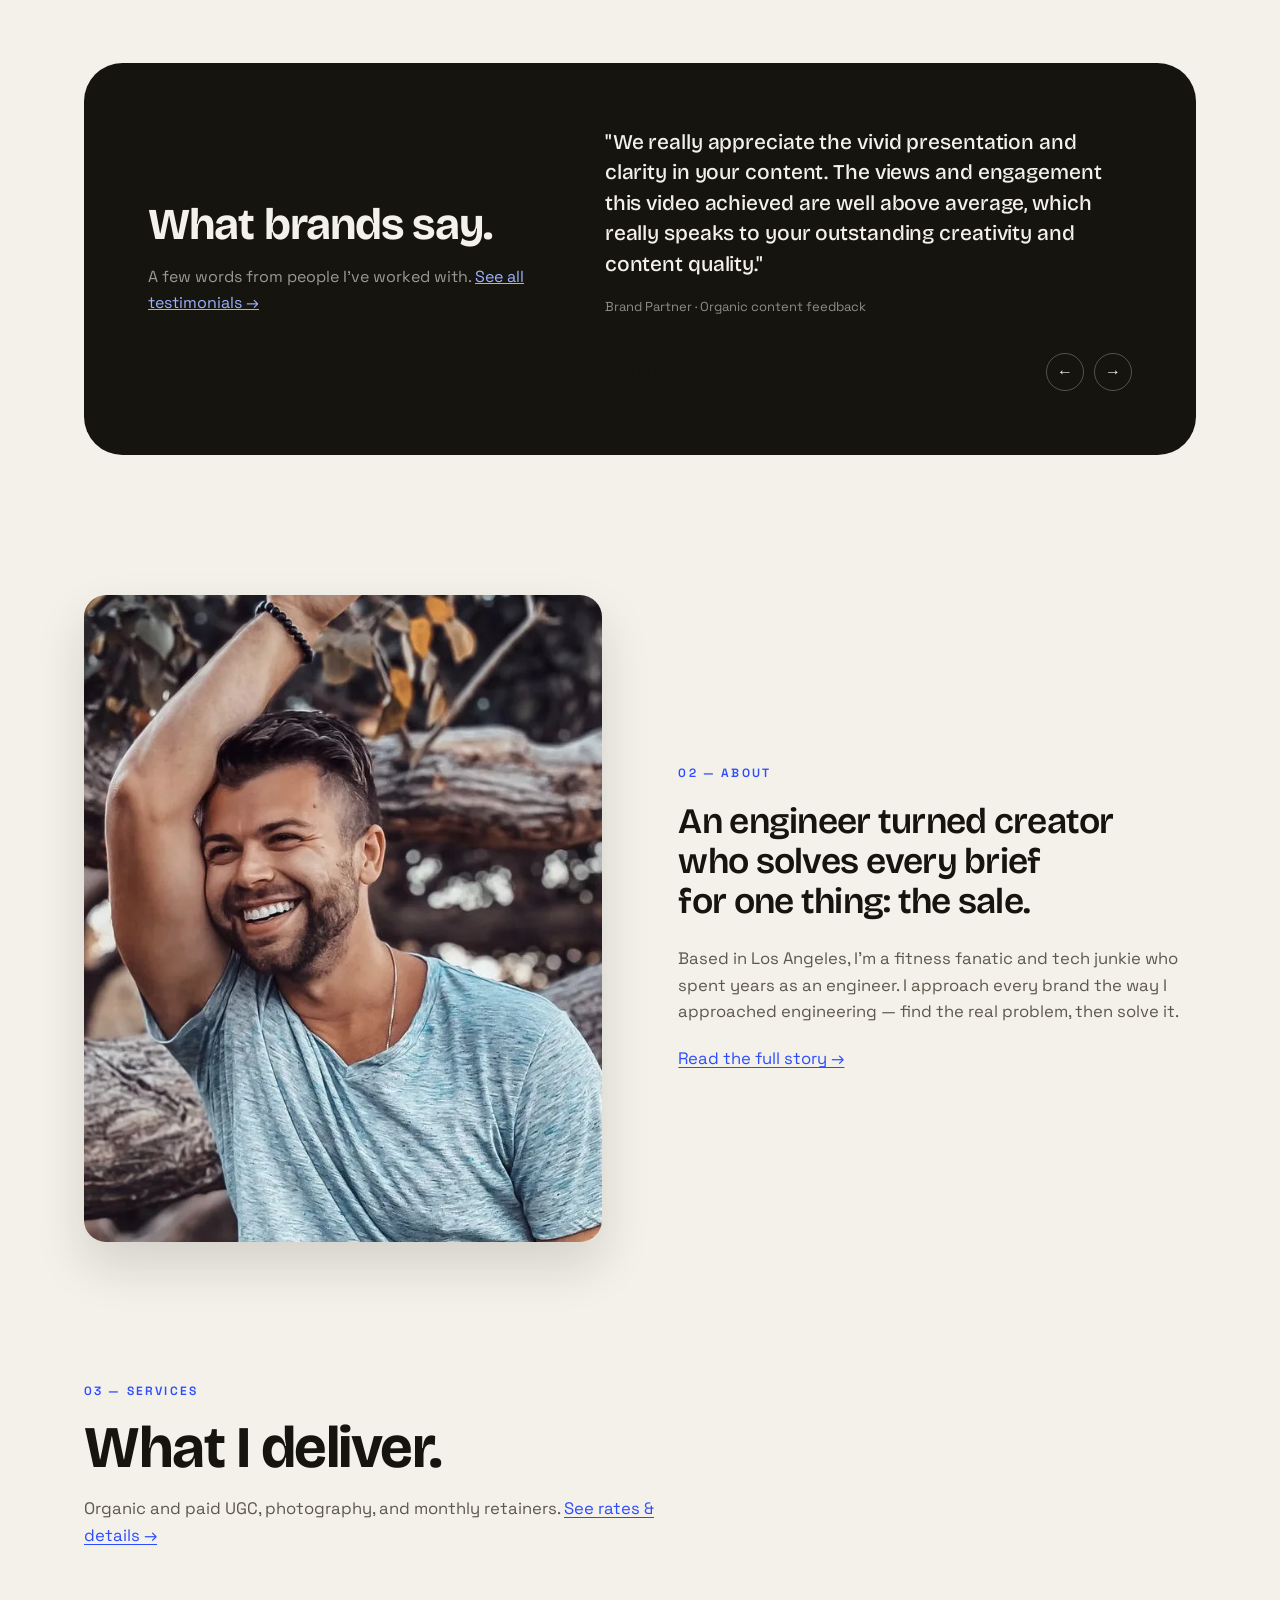
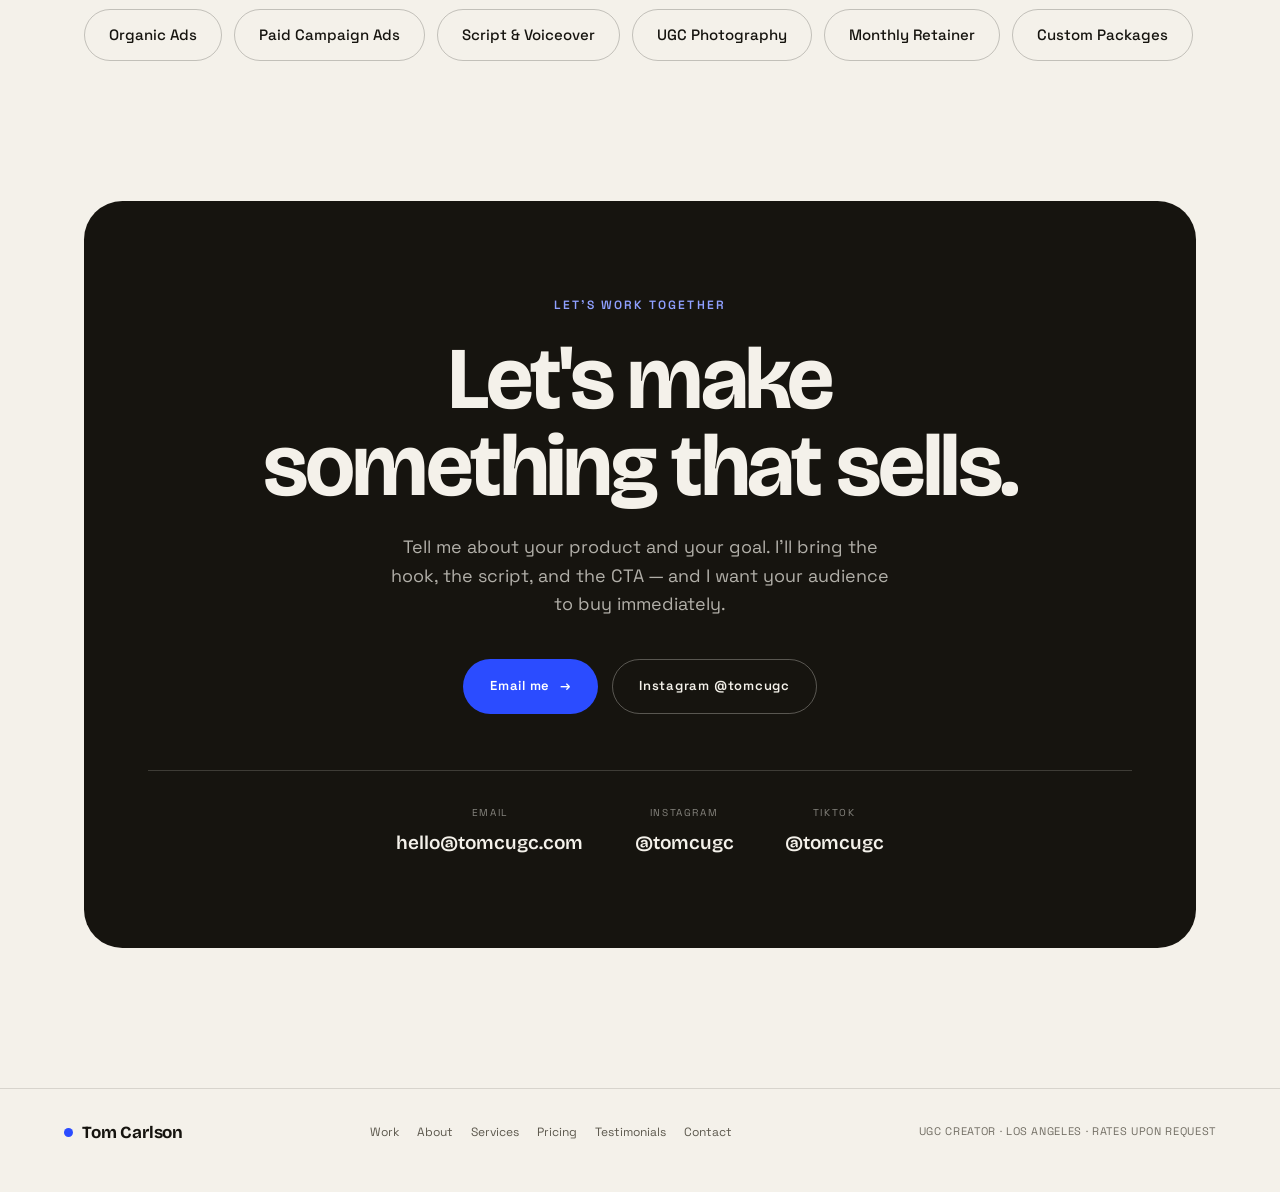
==== commit 599cc45d: "Improve page performance: WebP images and font-display fix - Convert all 42 video poster JPGs + port" ====
--- a/index.html
+++ b/index.html
@@ -22,9 +22,9 @@
 <link rel="icon" href="favicon.svg" type="image/svg+xml">
 <link rel="preconnect" href="https://fonts.googleapis.com">
 <link rel="preconnect" href="https://fonts.gstatic.com" crossorigin>
-<link rel="preload" as="style" href="https://fonts.googleapis.com/css2?family=Bricolage+Grotesque:opsz,wght@12..96,400;12..96,500;12..96,600;12..96,700;12..96,800&family=Space+Grotesk:wght@400;500;600;700&display=swap">
-<link href="https://fonts.googleapis.com/css2?family=Bricolage+Grotesque:opsz,wght@12..96,400;12..96,500;12..96,600;12..96,700;12..96,800&family=Space+Grotesk:wght@400;500;600;700&display=swap" rel="stylesheet" media="print" onload="this.media='all'">
-<noscript><link href="https://fonts.googleapis.com/css2?family=Bricolage+Grotesque:opsz,wght@12..96,400;12..96,500;12..96,600;12..96,700;12..96,800&family=Space+Grotesk:wght@400;500;600;700&display=swap" rel="stylesheet"></noscript>
+<link rel="preload" as="style" href="https://fonts.googleapis.com/css2?family=Bricolage+Grotesque:opsz,wght@12..96,400;12..96,500;12..96,600;12..96,700;12..96,800&family=Space+Grotesk:wght@400;500;600;700&display=optional">
+<link href="https://fonts.googleapis.com/css2?family=Bricolage+Grotesque:opsz,wght@12..96,400;12..96,500;12..96,600;12..96,700;12..96,800&family=Space+Grotesk:wght@400;500;600;700&display=optional" rel="stylesheet" media="print" onload="this.media='all'">
+<noscript><link href="https://fonts.googleapis.com/css2?family=Bricolage+Grotesque:opsz,wght@12..96,400;12..96,500;12..96,600;12..96,700;12..96,800&family=Space+Grotesk:wght@400;500;600;700&display=optional" rel="stylesheet"></noscript>
 <link rel="stylesheet" href="styles.css">
 
 <script type="application/ld+json">
@@ -128,7 +128,7 @@
 <section class="pad" id="collage">
   <div class="wrap">
     <div class="collage-card">
-      <div class="collage-img collage-c1"><img src="assets/portrait.jpg" alt="Tom Carlson, UGC creator" loading="lazy" width="190" height="143"></div>
+      <div class="collage-img collage-c1"><img src="assets/portrait.webp" alt="Tom Carlson, UGC creator" loading="lazy" width="190" height="143"></div>
       <div class="collage-img collage-c2"><img src="https://img.youtube.com/vi/fwS62sqkDPY/maxresdefault.jpg" alt="True Classic UGC video still" loading="lazy" width="190" height="143"></div>
       <div class="collage-img collage-c3"><img src="https://img.youtube.com/vi/AzY7zRnJDfw/maxresdefault.jpg" alt="C4 Energy UGC video still" loading="lazy" width="190" height="143"></div>
       <div class="collage-img collage-c4"><img src="https://img.youtube.com/vi/8LYrafOOZX0/maxresdefault.jpg" alt="HackMotion UGC video still" loading="lazy" width="190" height="143"></div>
@@ -203,7 +203,7 @@
 
 <section class="pad pad-top-0" id="about-preview">
   <div class="wrap about">
-    <div class="about-portrait"><img class="portrait-img" src="assets/portrait.jpg" alt="Tom Carlson, UGC creator based in Los Angeles" width="480" height="600" loading="lazy"></div>
+    <div class="about-portrait"><img class="portrait-img" src="assets/portrait.webp" alt="Tom Carlson, UGC creator based in Los Angeles" width="480" height="600" loading="lazy"></div>
     <div>
       <div class="idx" style="font-weight:600;font-size:12px;letter-spacing:.18em;text-transform:uppercase;color:var(--accent);margin-bottom:18px;">02 — About</div>
       <p class="lede">An engineer turned creator who solves every brief for one thing: the sale.</p>
--- a/styles.css
+++ b/styles.css
@@ -121,6 +121,9 @@
 .sechead p{margin:18px 0 0;}
 
 /* work grid */
+.work-group{margin-bottom:clamp(40px,6vw,72px);}
+.work-group:last-child{margin-bottom:0;}
+.group-title{margin-bottom:20px;padding-bottom:14px;border-bottom:1px solid var(--line);width:100%;}
 .work-grid{display:grid;grid-template-columns:repeat(3,1fr);gap:clamp(16px,2vw,28px);}
 @media(max-width:880px){.work-grid{grid-template-columns:repeat(2,1fr);}}
 @media(max-width:520px){.work-grid{grid-template-columns:1fr 1fr;gap:14px;}}
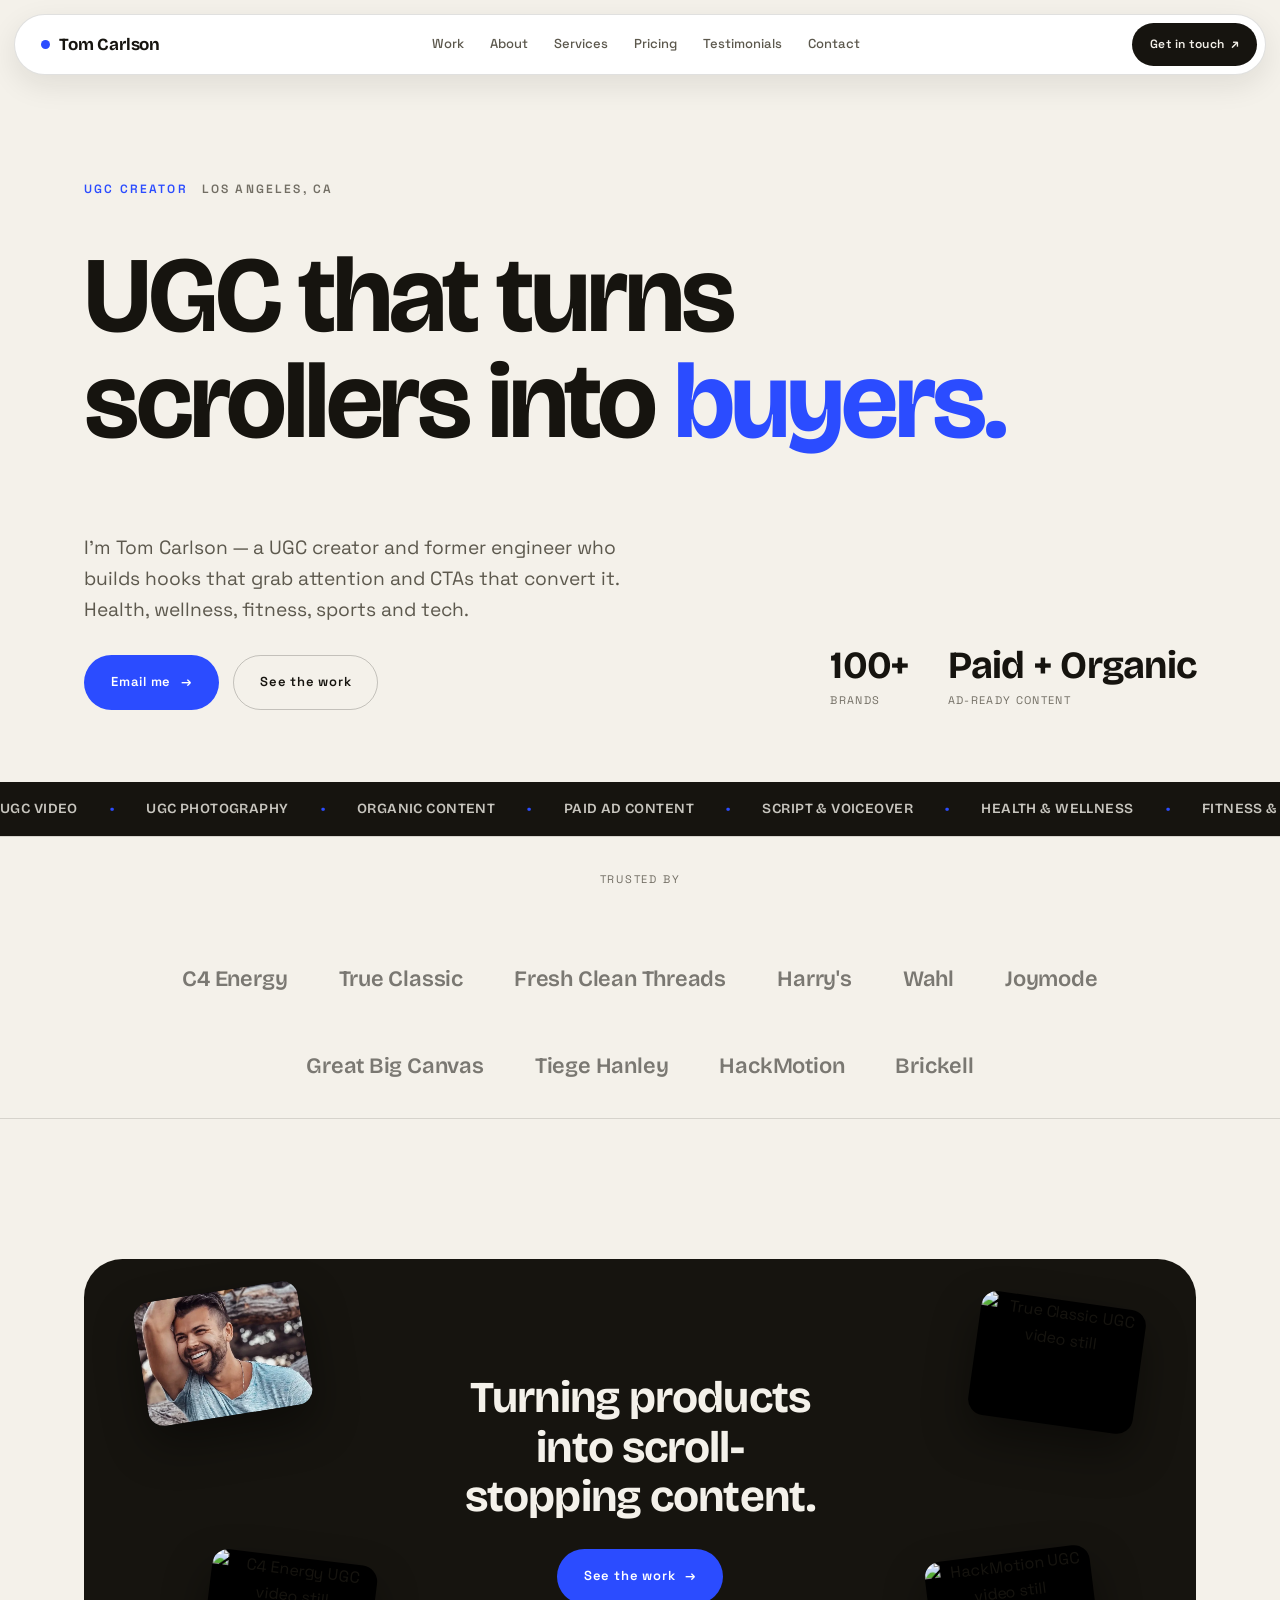
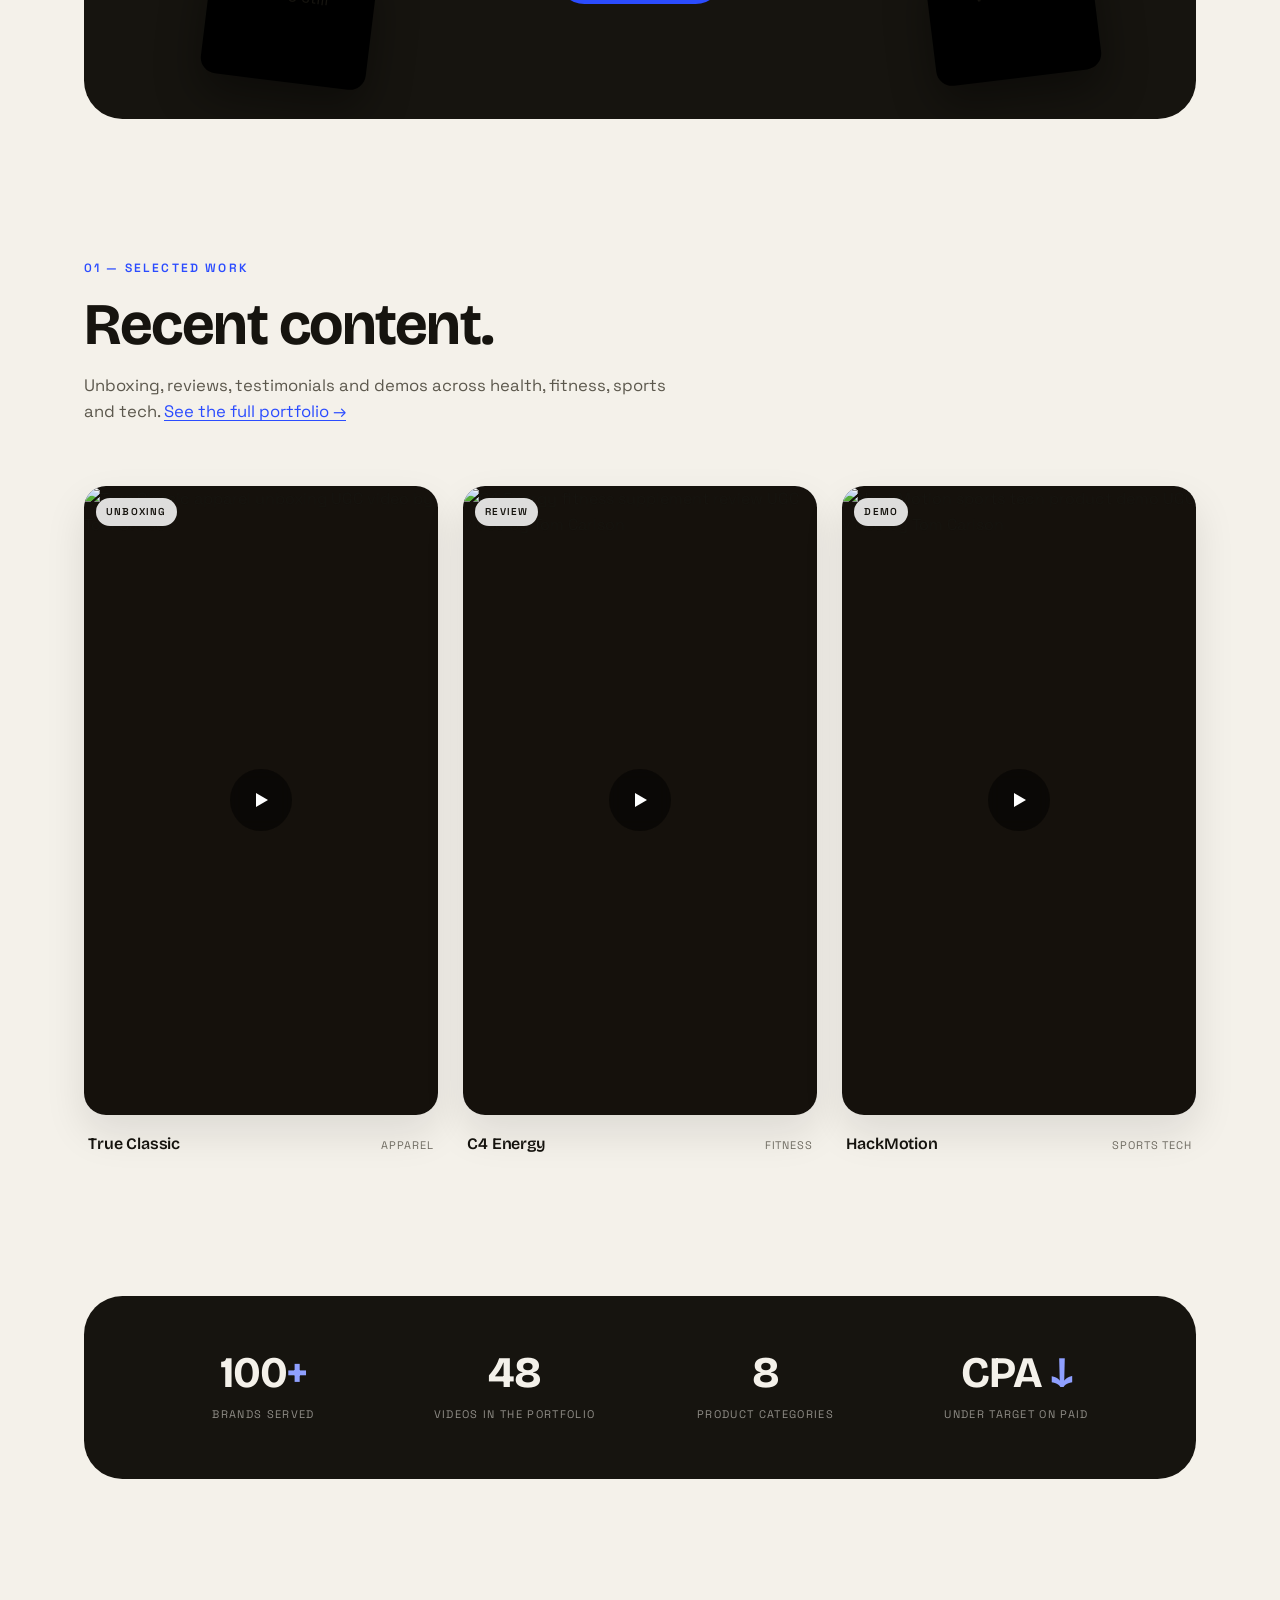
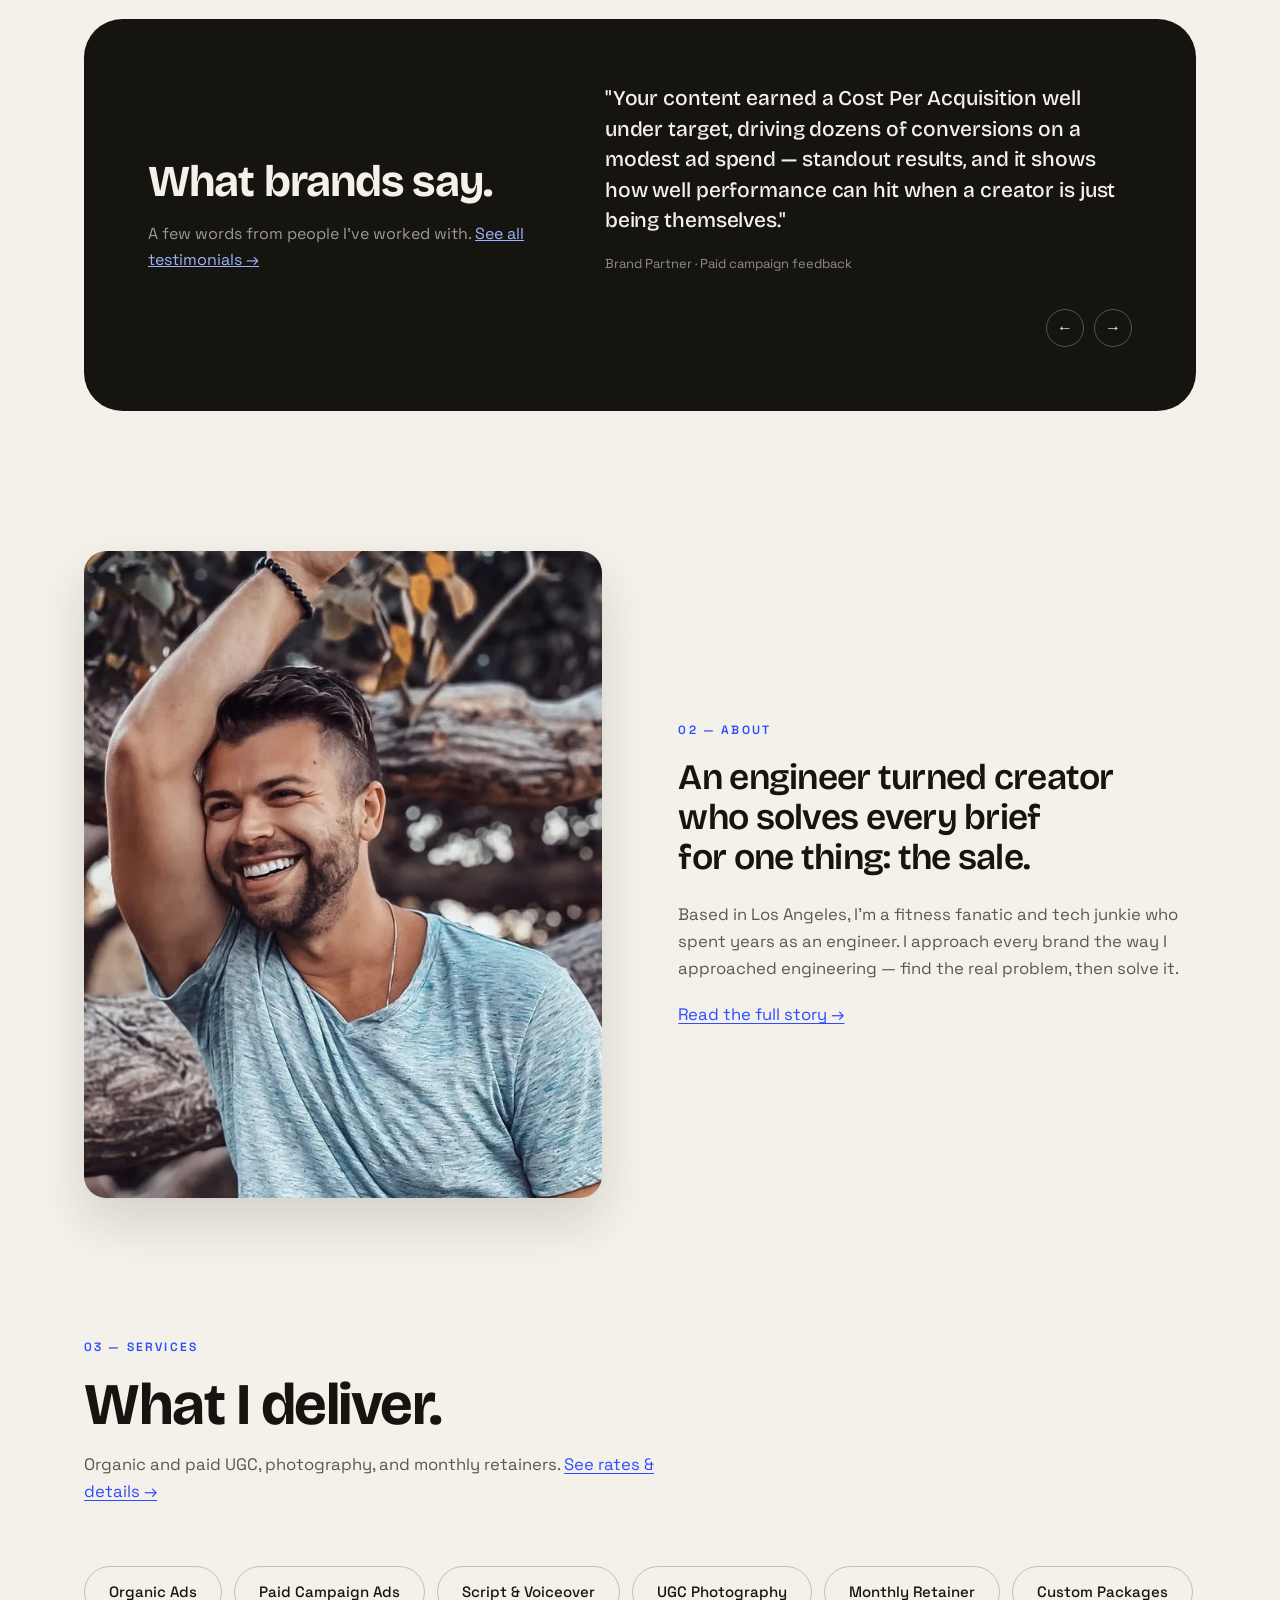
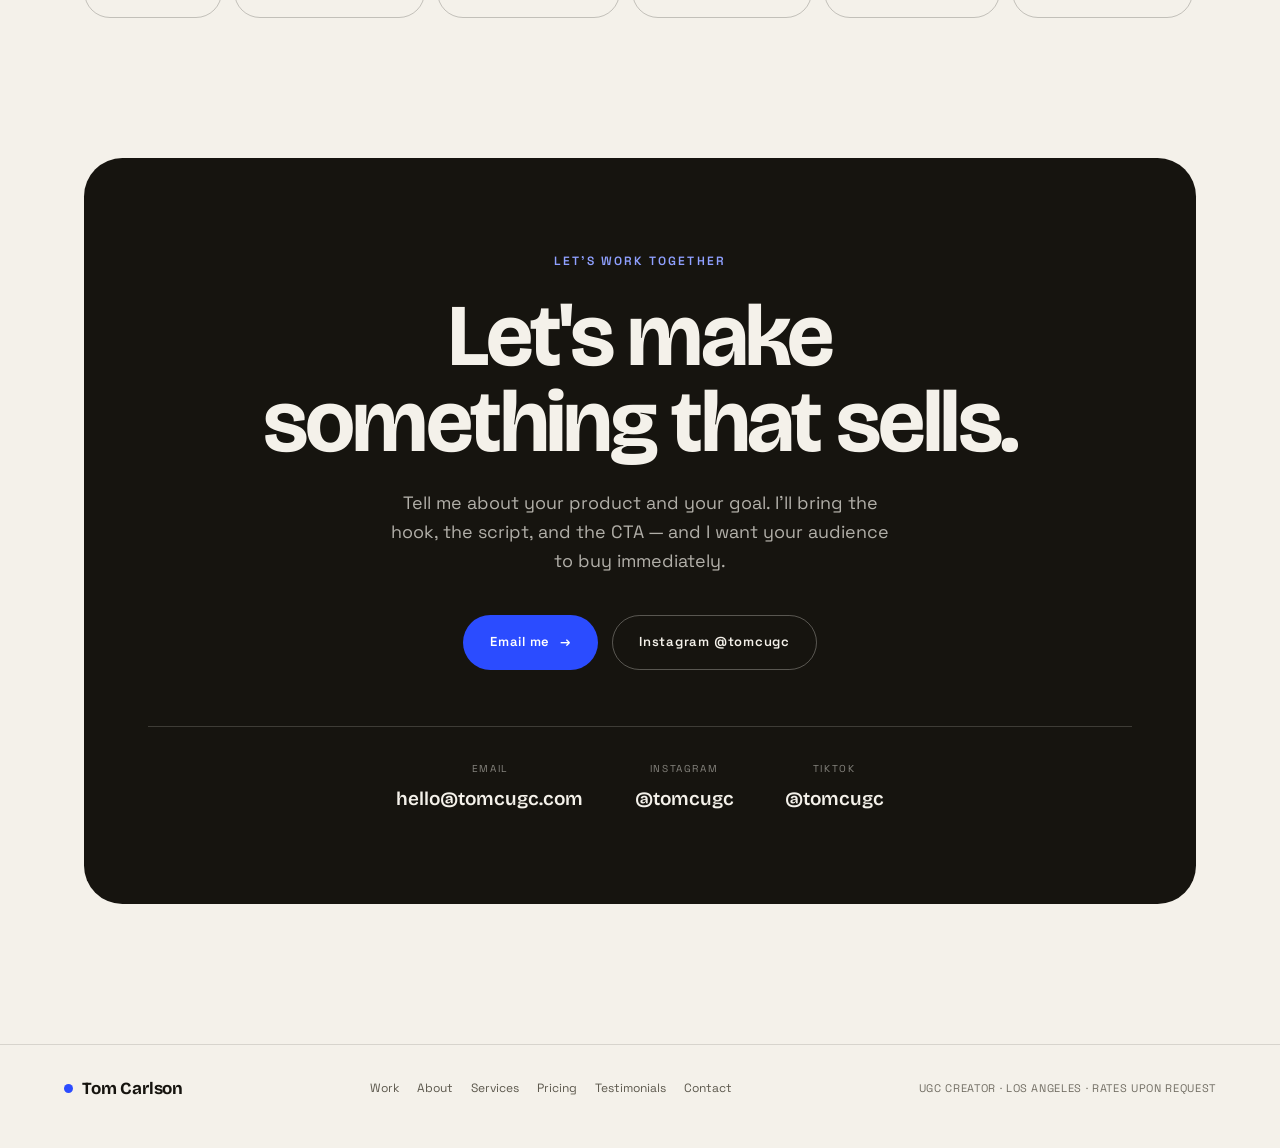
==== commit a741a64e: "Fix mobile overflow, sharpen homepage copy, compress reel videos - Work grid used 1fr columns, so lo" ====
--- a/index.html
+++ b/index.html
@@ -25,7 +25,7 @@
 <link rel="preload" as="style" href="https://fonts.googleapis.com/css2?family=Bricolage+Grotesque:opsz,wght@12..96,400;12..96,500;12..96,600;12..96,700;12..96,800&family=Space+Grotesk:wght@400;500;600;700&display=optional">
 <link href="https://fonts.googleapis.com/css2?family=Bricolage+Grotesque:opsz,wght@12..96,400;12..96,500;12..96,600;12..96,700;12..96,800&family=Space+Grotesk:wght@400;500;600;700&display=optional" rel="stylesheet" media="print" onload="this.media='all'">
 <noscript><link href="https://fonts.googleapis.com/css2?family=Bricolage+Grotesque:opsz,wght@12..96,400;12..96,500;12..96,600;12..96,700;12..96,800&family=Space+Grotesk:wght@400;500;600;700&display=optional" rel="stylesheet"></noscript>
-<link rel="stylesheet" href="styles.css">
+<link rel="stylesheet" href="styles.css?v=3">
 
 <script type="application/ld+json">
 {
@@ -103,7 +103,7 @@
       </div>
       <div class="hero-meta">
         <div class="m"><div class="k">100+</div><div class="v">Brands</div></div>
-        <div class="m"><div class="k">Video</div><div class="v">+ Photo + Rights</div></div>
+        <div class="m"><div class="k">Paid + Organic</div><div class="v">Ad-ready content</div></div>
       </div>
     </div>
   </div>
@@ -159,9 +159,9 @@
   <div class="wrap">
     <div class="stats-bar">
       <div class="stat"><div class="num">100<span class="accent">+</span></div><div class="lbl">Brands served</div></div>
-      <div class="stat"><div class="num">5</div><div class="lbl">Verticals covered</div></div>
-      <div class="stat"><div class="num">6</div><div class="lbl">Service types</div></div>
-      <div class="stat"><div class="num">Video <span class="accent">+</span> Photo</div><div class="lbl">Deliverables</div></div>
+      <div class="stat"><div class="num">48</div><div class="lbl">Videos in the portfolio</div></div>
+      <div class="stat"><div class="num">8</div><div class="lbl">Product categories</div></div>
+      <div class="stat"><div class="num">CPA <span class="accent">↓</span></div><div class="lbl">Under target on paid</div></div>
     </div>
   </div>
 </section>
@@ -176,6 +176,10 @@
       <div>
         <div class="testi-track">
           <div class="testi-slide active">
+            <p class="q">"Your content earned a Cost Per Acquisition well under target, driving dozens of conversions on a modest ad spend — standout results, and it shows how well performance can hit when a creator is just being themselves."</p>
+            <span class="who">Brand Partner · Paid campaign feedback</span>
+          </div>
+          <div class="testi-slide">
             <p class="q">"We really appreciate the vivid presentation and clarity in your content. The views and engagement this video achieved are well above average, which really speaks to your outstanding creativity and content quality."</p>
             <span class="who">Brand Partner · Organic content feedback</span>
           </div>
--- a/styles.css
+++ b/styles.css
@@ -18,7 +18,7 @@
   --r:22px;
 }
 *,*::before,*::after{box-sizing:border-box;}
-html{-webkit-text-size-adjust:100%;}
+html{-webkit-text-size-adjust:100%;scroll-behavior:smooth;}
 body{margin:0;background:var(--paper);color:var(--ink);font-family:var(--sans);line-height:1.6;
      -webkit-font-smoothing:antialiased;overflow-x:hidden;}
 ::selection{background:var(--accent);color:#fff;}
@@ -121,19 +121,19 @@
 .sechead p{margin:18px 0 0;}
 
 /* work grid */
-.work-group{margin-bottom:clamp(40px,6vw,72px);}
+.work-group{margin-bottom:clamp(40px,6vw,72px);scroll-margin-top:110px;}
 .work-group:last-child{margin-bottom:0;}
 .group-title{margin-bottom:20px;padding-bottom:14px;border-bottom:1px solid var(--line);width:100%;}
-.work-grid{display:grid;grid-template-columns:repeat(3,1fr);gap:clamp(16px,2vw,28px);}
-@media(max-width:880px){.work-grid{grid-template-columns:repeat(2,1fr);}}
-@media(max-width:520px){.work-grid{grid-template-columns:1fr 1fr;gap:14px;}}
+.work-grid{display:grid;grid-template-columns:repeat(3,minmax(0,1fr));gap:clamp(16px,2vw,28px);}
+@media(max-width:880px){.work-grid{grid-template-columns:repeat(2,minmax(0,1fr));}}
+@media(max-width:520px){.work-grid{gap:14px;}}
 .reel{display:flex;flex-direction:column;gap:16px;}
 .reel .frame{position:relative;aspect-ratio:9/16;border-radius:var(--r);overflow:hidden;background:var(--card);
              box-shadow:0 18px 40px rgba(22,20,15,.10);transition:transform .45s var(--ease),box-shadow .45s var(--ease);cursor:pointer;}
 .reel:hover .frame{transform:translateY(-8px);box-shadow:0 30px 60px rgba(22,20,15,.16);}
 .reel .tagn{position:absolute;top:12px;left:12px;z-index:3;font-weight:600;font-size:10px;letter-spacing:.12em;text-transform:uppercase;
             color:var(--ink);background:rgba(255,255,255,.86);backdrop-filter:blur(6px);padding:6px 10px;border-radius:999px;pointer-events:none;}
-.reel .meta{display:flex;align-items:baseline;justify-content:space-between;gap:10px;padding-inline:4px;}
+.reel .meta{display:flex;flex-wrap:wrap;align-items:baseline;justify-content:space-between;gap:2px 10px;padding-inline:4px;}
 .reel .meta .b{font-family:var(--display);font-weight:600;font-size:16px;letter-spacing:-.01em;}
 .reel .meta .t{font-size:11px;letter-spacing:.08em;text-transform:uppercase;color:var(--ink-3);white-space:nowrap;}
 .reel-video{position:absolute;inset:0;width:100%;height:100%;object-fit:cover;background:#15110c;}
@@ -163,7 +163,7 @@
 
 /* verticals */
 .chips{display:flex;flex-wrap:wrap;gap:12px;}
-.chip{border:1.5px solid var(--line-2);border-radius:999px;padding:13px 24px;font-weight:500;font-size:15px;background:transparent;
+.chip{display:inline-flex;align-items:center;border:1.5px solid var(--line-2);border-radius:999px;padding:13px 24px;font-weight:500;font-size:15px;background:transparent;
       transition:border-color .3s,color .3s,background .3s;}
 .chip:hover{border-color:var(--accent);color:var(--accent);background:var(--accent-soft);}
 
@@ -279,3 +279,11 @@
 .rise{animation:riseIn .7s var(--ease) both;}
 @keyframes riseIn{from{transform:translateY(16px);}to{transform:translateY(0);}}
 @media(prefers-reduced-motion:reduce){.rise{animation:none;}}
+
+
+.jump-nav-section{background:var(--card);border-bottom:1px solid var(--line);padding-block:clamp(32px,4.5vw,48px);}
+.jump-nav{display:flex;flex-wrap:wrap;align-items:center;gap:10px 12px;}
+.jump-nav-label{font-family:var(--sans);font-weight:600;font-size:13px;color:var(--ink-3);white-space:nowrap;margin-right:2px;}
+.jump-nav .chip{padding:9px 18px;font-size:14px;display:inline-flex;align-items:center;gap:6px;}
+.jump-nav .jump-count{font-size:12px;font-weight:600;color:var(--ink-3);}
+.jump-nav .chip:hover .jump-count{color:var(--accent);}
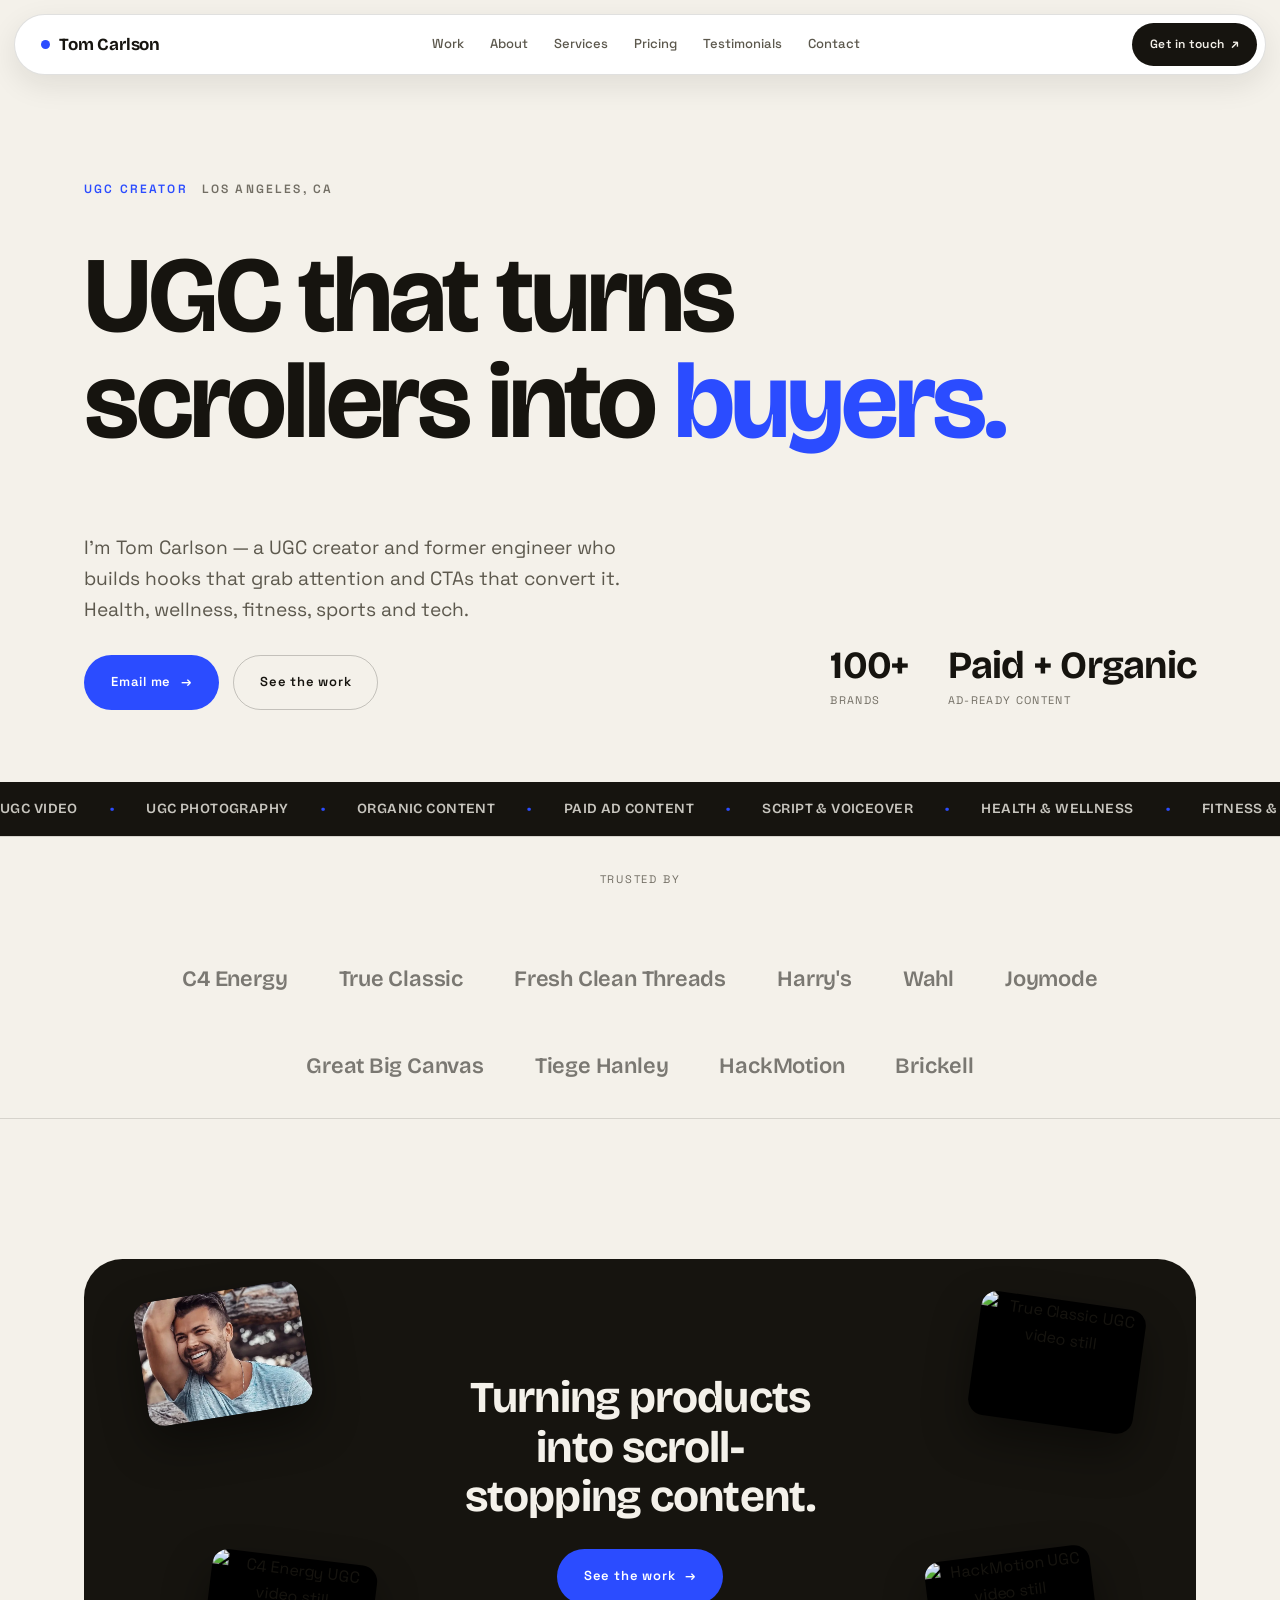
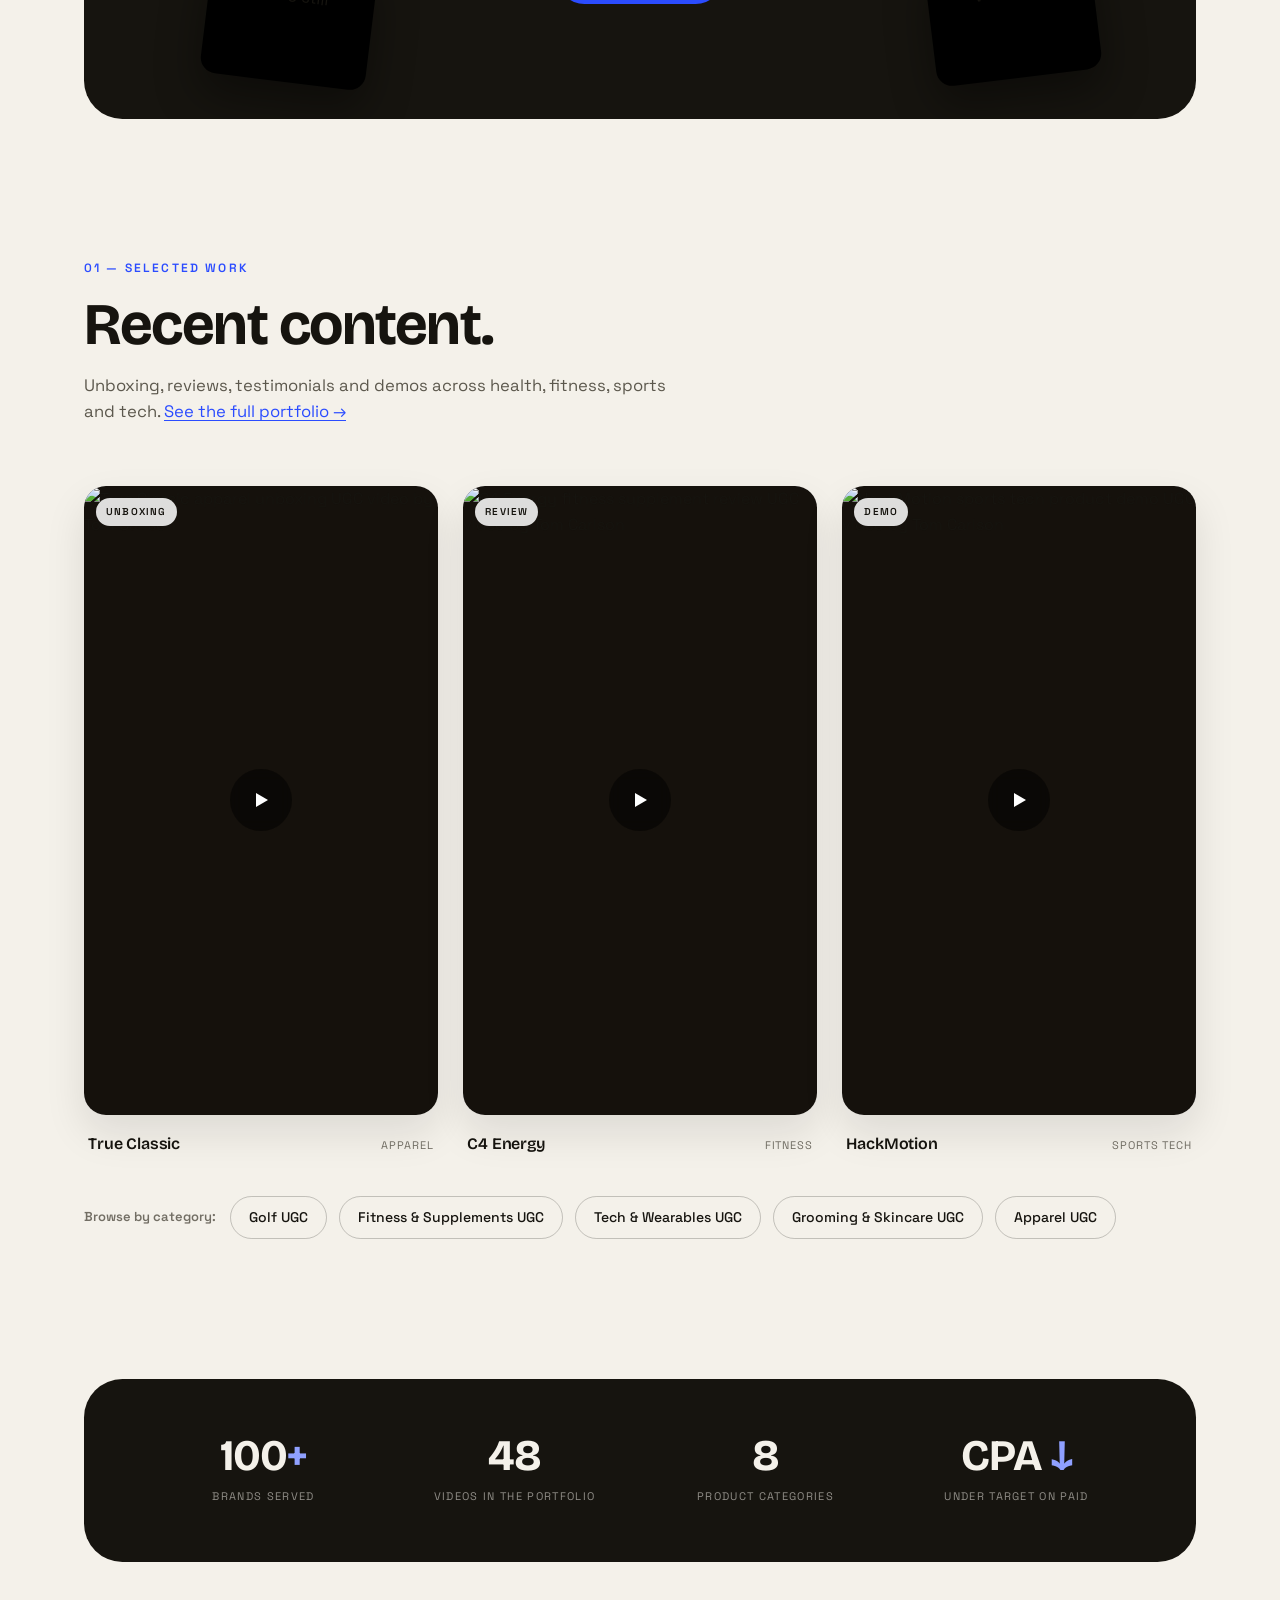
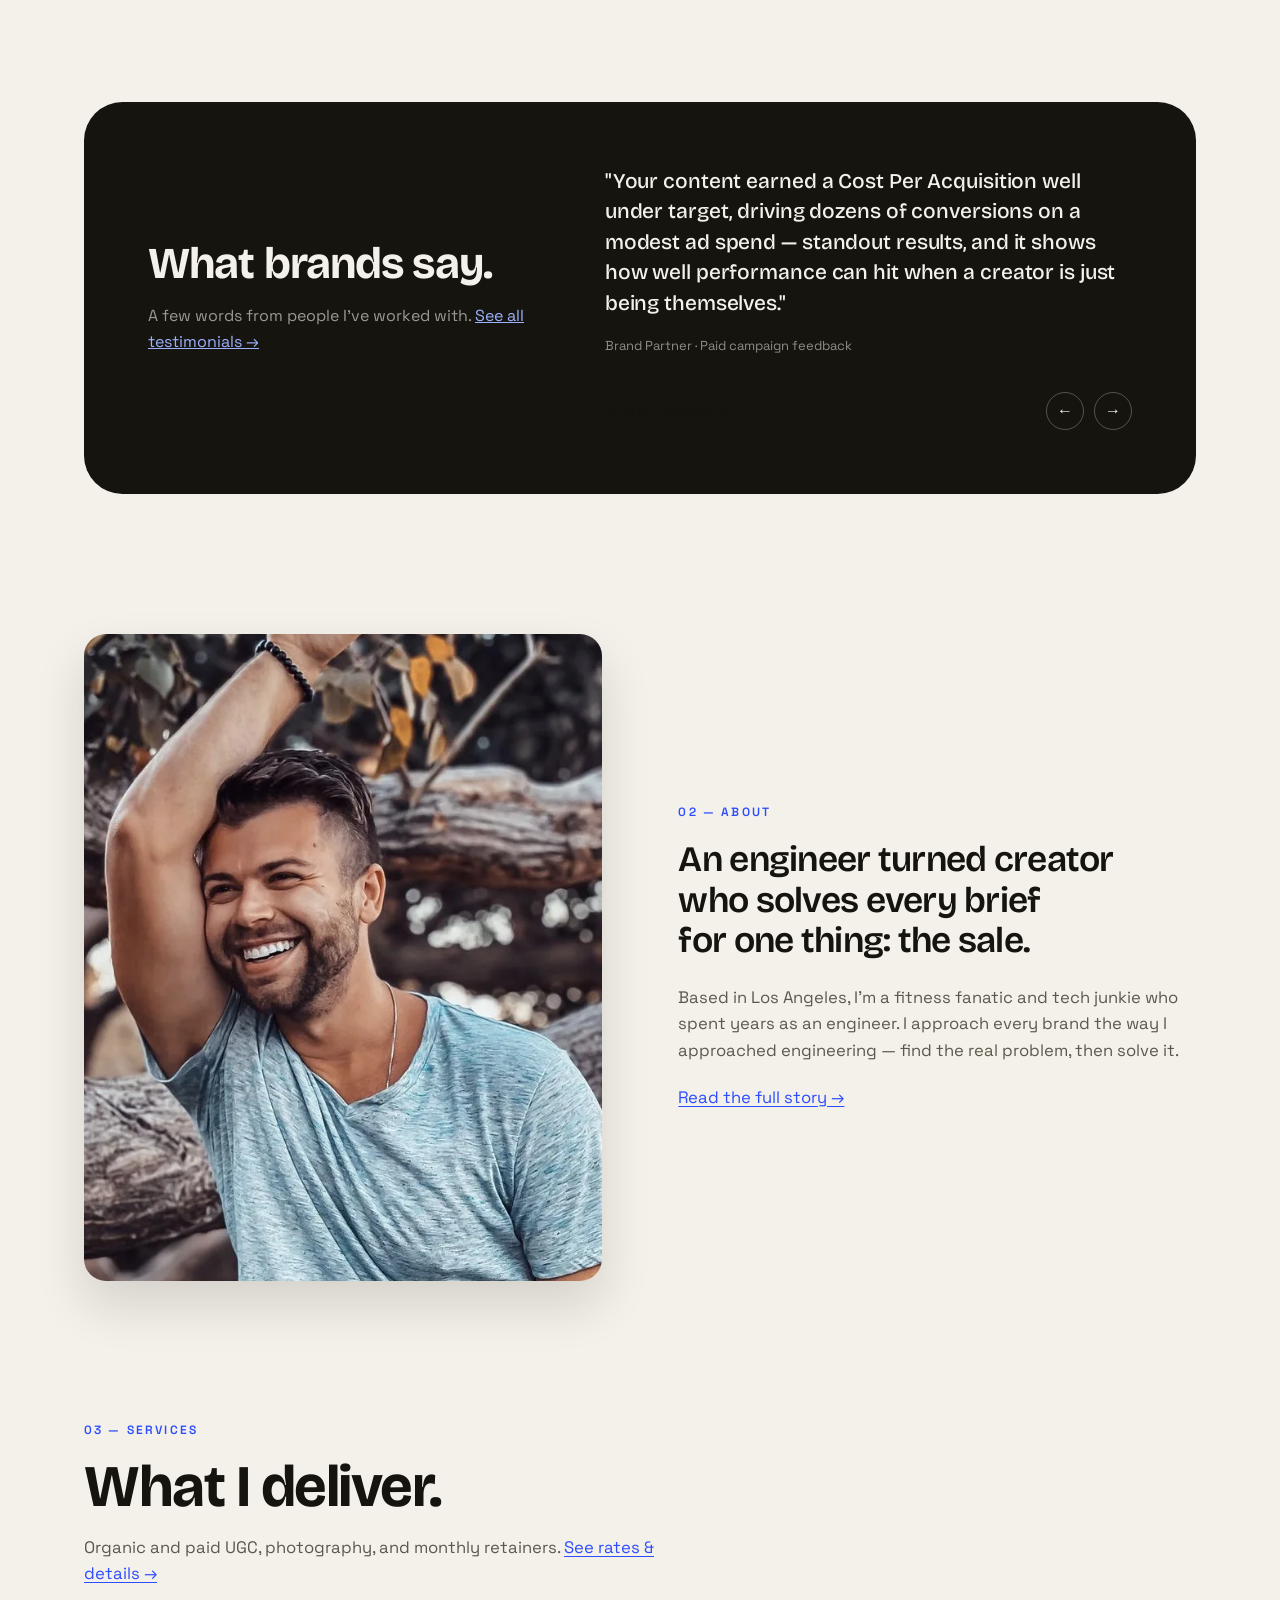
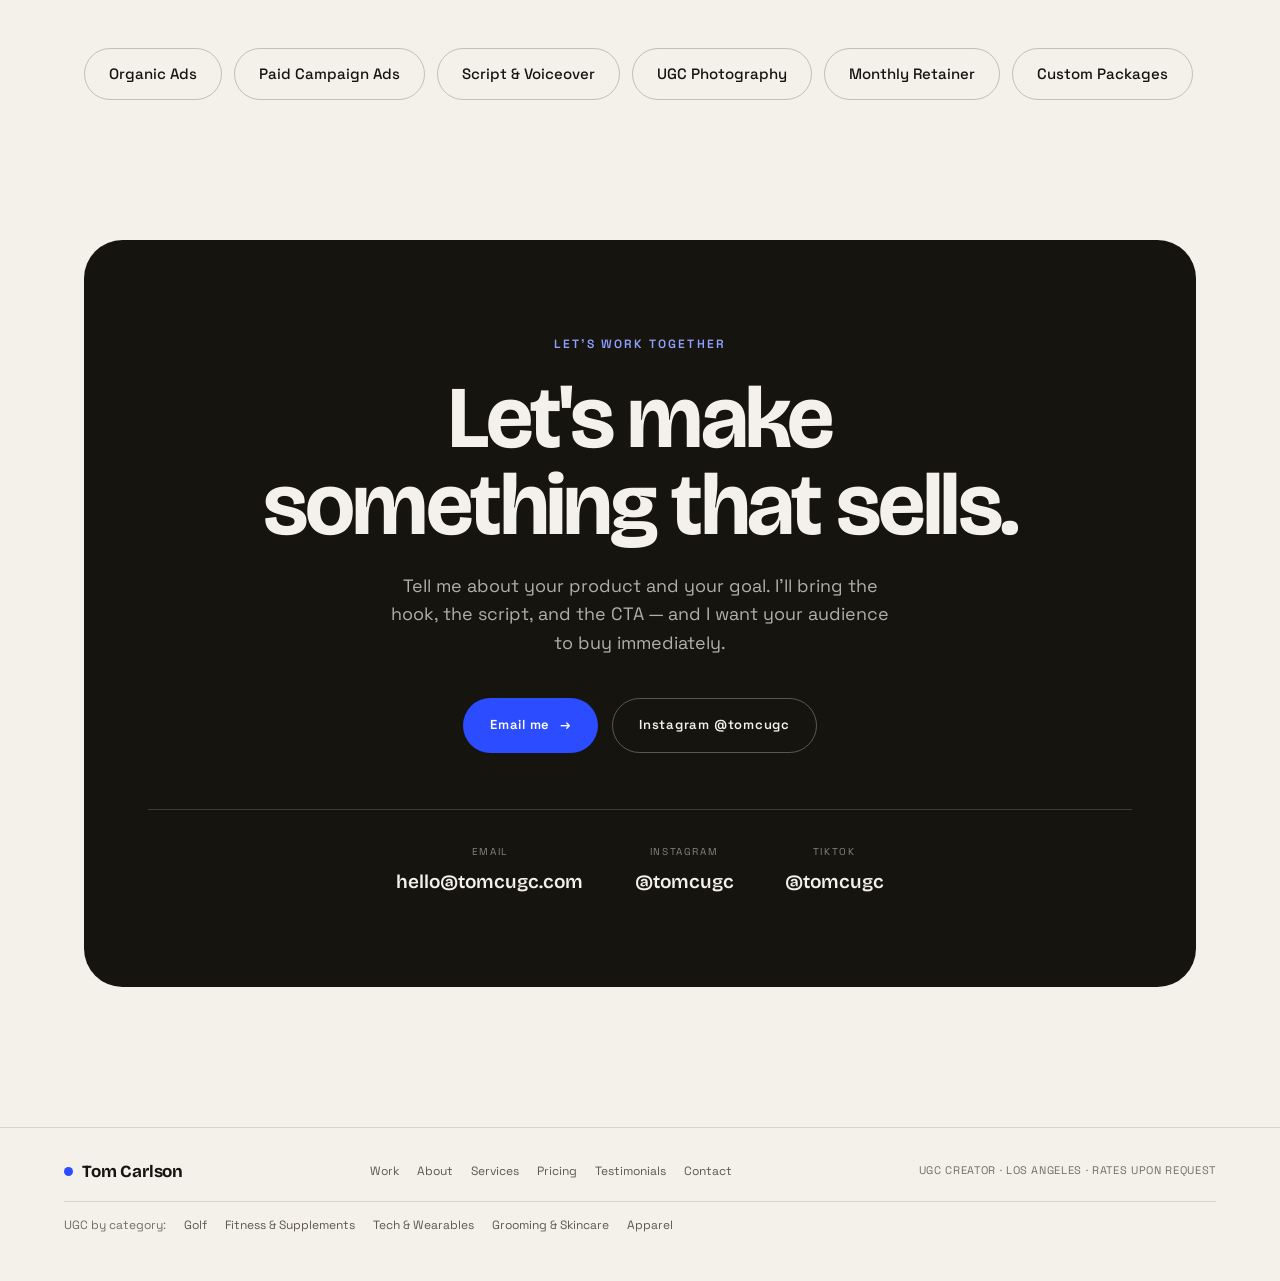
==== commit e5e624ce: "SEO: link niche pages sitewide, tighten titles/metas, enrich llms.txt - Homepage gets a "Browse by c" ====
--- a/index.html
+++ b/index.html
@@ -4,7 +4,7 @@
 <meta charset="UTF-8">
 <meta name="viewport" content="width=device-width, initial-scale=1">
 <title>Tom Carlson — UGC Creator for Health, Fitness &amp; Tech Brands</title>
-<meta name="description" content="Tom Carlson is a Los Angeles UGC creator making scroll-stopping video and photo content for health, wellness, fitness, sports and tech brands — hooks that grab attention, CTAs that convert.">
+<meta name="description" content="Tom Carlson is a Los Angeles UGC creator making scroll-stopping video and photo content for health, fitness, sports and tech brands. 100+ brands served.">
 <link rel="canonical" href="https://tomcugc.com/">
 <meta name="robots" content="index, follow">
 
@@ -13,11 +13,13 @@
 <meta property="og:title" content="Tom Carlson — UGC Creator for Health, Fitness &amp; Tech Brands">
 <meta property="og:description" content="UGC video and photo content that turns scrollers into buyers. 100+ brands served across health, wellness, fitness, sports and tech.">
 <meta property="og:url" content="https://tomcugc.com/">
-<meta property="og:image" content="https://tomcugc.com/assets/portrait.jpg">
+<meta property="og:image" content="https://tomcugc.com/assets/og-image.jpg">
+<meta property="og:image:width" content="1200">
+<meta property="og:image:height" content="630">
 <meta name="twitter:card" content="summary_large_image">
 <meta name="twitter:title" content="Tom Carlson — UGC Creator">
 <meta name="twitter:description" content="UGC video and photo content that turns scrollers into buyers.">
-<meta name="twitter:image" content="https://tomcugc.com/assets/portrait.jpg">
+<meta name="twitter:image" content="https://tomcugc.com/assets/og-image.jpg">
 
 <link rel="icon" href="favicon.svg" type="image/svg+xml">
 <link rel="preconnect" href="https://fonts.googleapis.com">
@@ -25,7 +27,7 @@
 <link rel="preload" as="style" href="https://fonts.googleapis.com/css2?family=Bricolage+Grotesque:opsz,wght@12..96,400;12..96,500;12..96,600;12..96,700;12..96,800&family=Space+Grotesk:wght@400;500;600;700&display=optional">
 <link href="https://fonts.googleapis.com/css2?family=Bricolage+Grotesque:opsz,wght@12..96,400;12..96,500;12..96,600;12..96,700;12..96,800&family=Space+Grotesk:wght@400;500;600;700&display=optional" rel="stylesheet" media="print" onload="this.media='all'">
 <noscript><link href="https://fonts.googleapis.com/css2?family=Bricolage+Grotesque:opsz,wght@12..96,400;12..96,500;12..96,600;12..96,700;12..96,800&family=Space+Grotesk:wght@400;500;600;700&display=optional" rel="stylesheet"></noscript>
-<link rel="stylesheet" href="styles.css?v=3">
+<link rel="stylesheet" href="styles.css?v=5">
 
 <script type="application/ld+json">
 {
@@ -62,7 +64,7 @@
 <a href="#main" class="skip-link">Skip to content</a>
 
 <nav class="nav" id="nav" aria-label="Primary">
-  <a href="index.html" class="brand"><span class="dot"></span>Tom Carlson</a>
+  <a href="/" class="brand"><span class="dot"></span>Tom Carlson</a>
   <div class="nav-mid">
     <a href="work.html">Work</a>
     <a href="about.html">About</a>
@@ -152,6 +154,10 @@
       <div class="reel"><div class="frame" data-yt="AzY7zRnJDfw" data-title="C4 Energy review UGC video"><span class="tagn">Review</span><img class="reel-video" src="https://img.youtube.com/vi/AzY7zRnJDfw/maxresdefault.jpg" alt="C4 Energy fitness supplement review UGC video by Tom Carlson" loading="lazy" width="360" height="640"><button class="reel-play" aria-label="Play C4 Energy review video"></button></div><div class="meta"><span class="b">C4 Energy</span><span class="t">Fitness</span></div></div>
       <div class="reel"><div class="frame" data-yt="8LYrafOOZX0" data-title="HackMotion demo UGC video"><span class="tagn">Demo</span><img class="reel-video" src="https://img.youtube.com/vi/8LYrafOOZX0/maxresdefault.jpg" alt="HackMotion sports tech product demo UGC video by Tom Carlson" loading="lazy" width="360" height="640"><button class="reel-play" aria-label="Play HackMotion demo video"></button></div><div class="meta"><span class="b">HackMotion</span><span class="t">Sports tech</span></div></div>
     </div>
+    <div class="jump-nav home-cats">
+      <span class="jump-nav-label">Browse by category:</span>
+      <a class="chip" href="golf-ugc-creator.html">Golf UGC</a><a class="chip" href="fitness-ugc-creator.html">Fitness &amp; Supplements UGC</a><a class="chip" href="tech-ugc-creator.html">Tech &amp; Wearables UGC</a><a class="chip" href="grooming-skincare-ugc-creator.html">Grooming &amp; Skincare UGC</a><a class="chip" href="apparel-ugc-creator.html">Apparel UGC</a>
+    </div>
   </div>
 </section>
 
@@ -253,6 +259,7 @@
   <nav class="fnav" aria-label="Footer">
     <a href="work.html">Work</a><a href="about.html">About</a><a href="services.html">Services</a><a href="pricing.html">Pricing</a><a href="testimonials.html">Testimonials</a><a href="contact.html">Contact</a>
   </nav>
+  <nav class="fnav fnav-cats" aria-label="UGC categories"><span class="fnav-lbl">UGC by category:</span><a href="golf-ugc-creator.html">Golf</a><a href="fitness-ugc-creator.html">Fitness &amp; Supplements</a><a href="tech-ugc-creator.html">Tech &amp; Wearables</a><a href="grooming-skincare-ugc-creator.html">Grooming &amp; Skincare</a><a href="apparel-ugc-creator.html">Apparel</a></nav>
   <span class="c">UGC Creator · Los Angeles · Rates upon request</span>
 </footer>
 
--- a/styles.css
+++ b/styles.css
@@ -124,6 +124,10 @@
 .work-group{margin-bottom:clamp(40px,6vw,72px);scroll-margin-top:110px;}
 .work-group:last-child{margin-bottom:0;}
 .group-title{margin-bottom:20px;padding-bottom:14px;border-bottom:1px solid var(--line);width:100%;}
+.group-head{display:flex;flex-wrap:wrap;align-items:baseline;gap:6px 16px;margin-bottom:20px;padding-bottom:14px;border-bottom:1px solid var(--line);}
+.group-head .group-name{margin:0;}
+.group-count{font-size:13px;color:var(--ink-3);}
+.group-link{margin-left:auto;font-size:14px;font-weight:600;}
 .work-grid{display:grid;grid-template-columns:repeat(3,minmax(0,1fr));gap:clamp(16px,2vw,28px);}
 @media(max-width:880px){.work-grid{grid-template-columns:repeat(2,minmax(0,1fr));}}
 @media(max-width:520px){.work-grid{gap:14px;}}
@@ -275,6 +279,9 @@
 footer .c{font-size:11px;letter-spacing:.06em;text-transform:uppercase;color:var(--ink-3);}
 footer .fnav{display:flex;gap:18px;flex-wrap:wrap;font-size:12px;color:var(--ink-2);}
 footer .fnav a:hover{color:var(--accent);}
+footer .fnav-cats{width:100%;order:3;padding-top:14px;border-top:1px solid var(--line);}
+footer .fnav-lbl{color:var(--ink-3);}
+.home-cats{margin-top:clamp(28px,4vw,40px);}
 
 .rise{animation:riseIn .7s var(--ease) both;}
 @keyframes riseIn{from{transform:translateY(16px);}to{transform:translateY(0);}}
